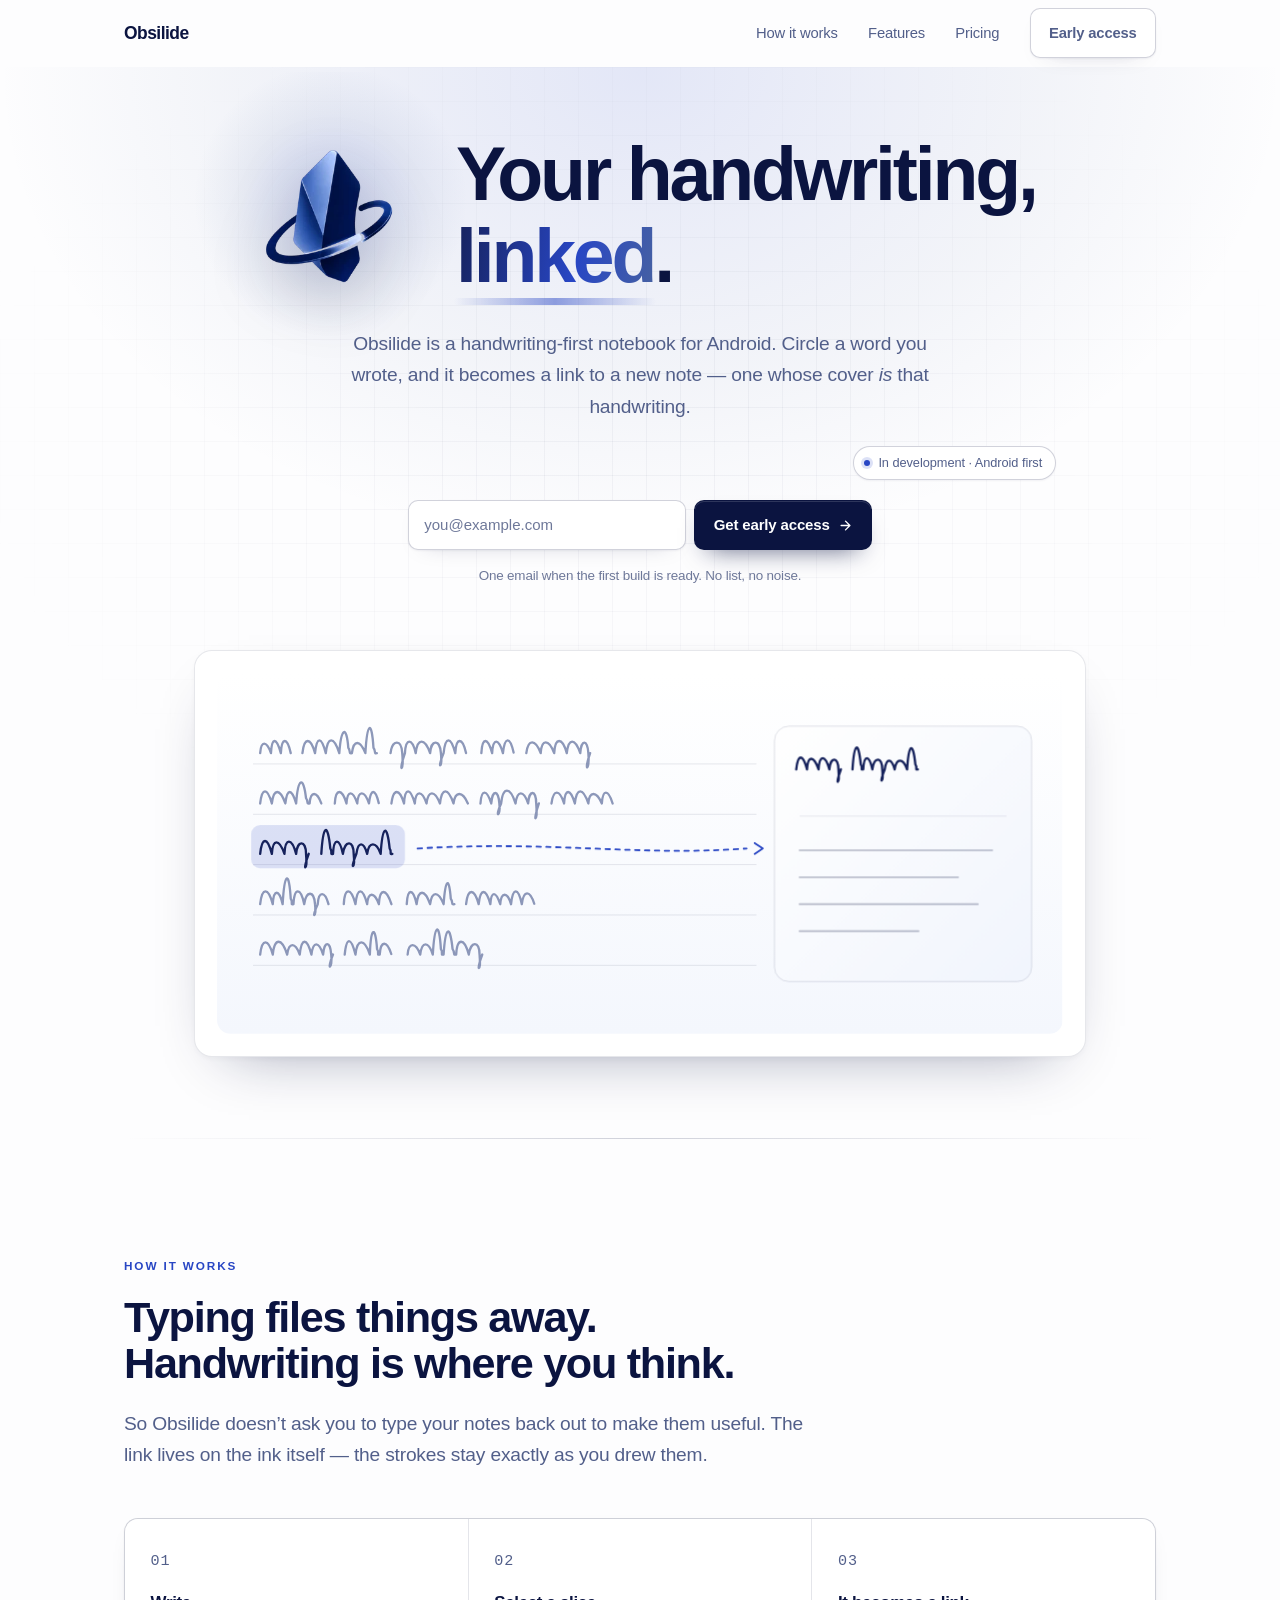
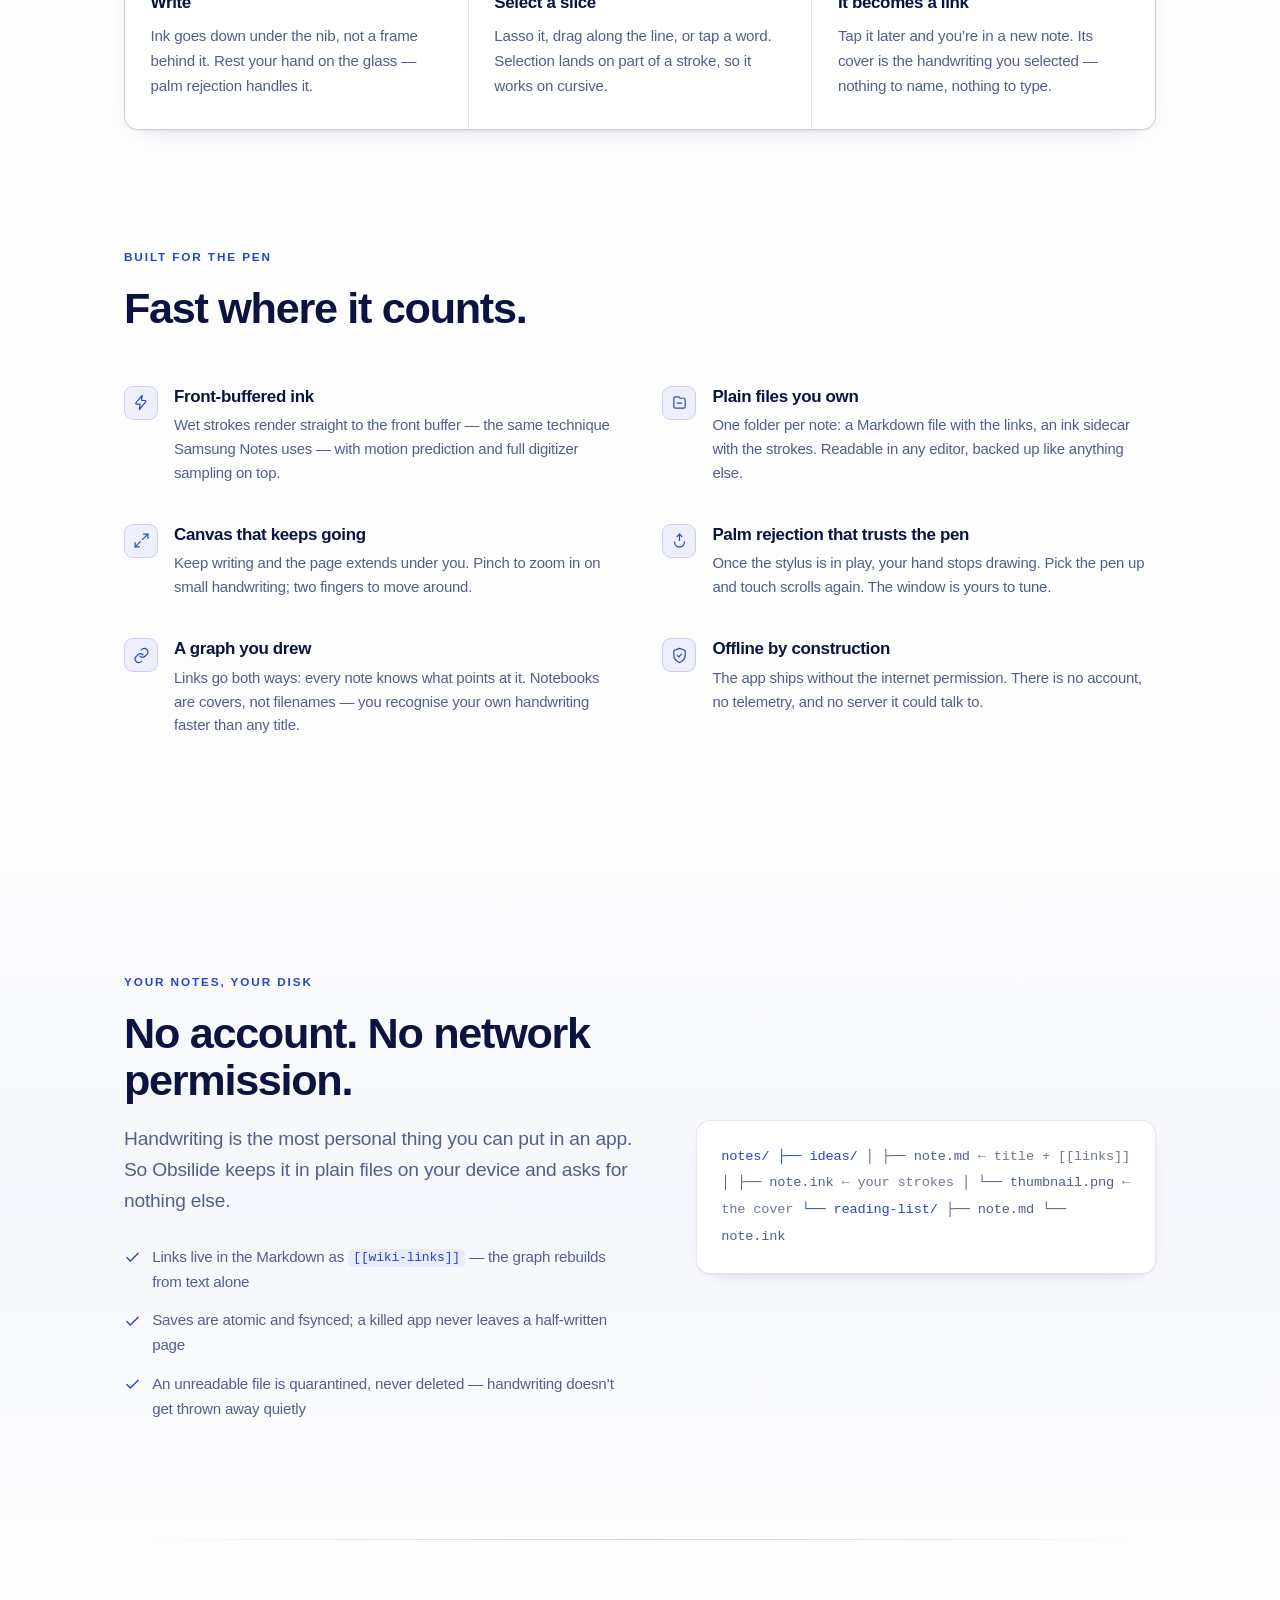
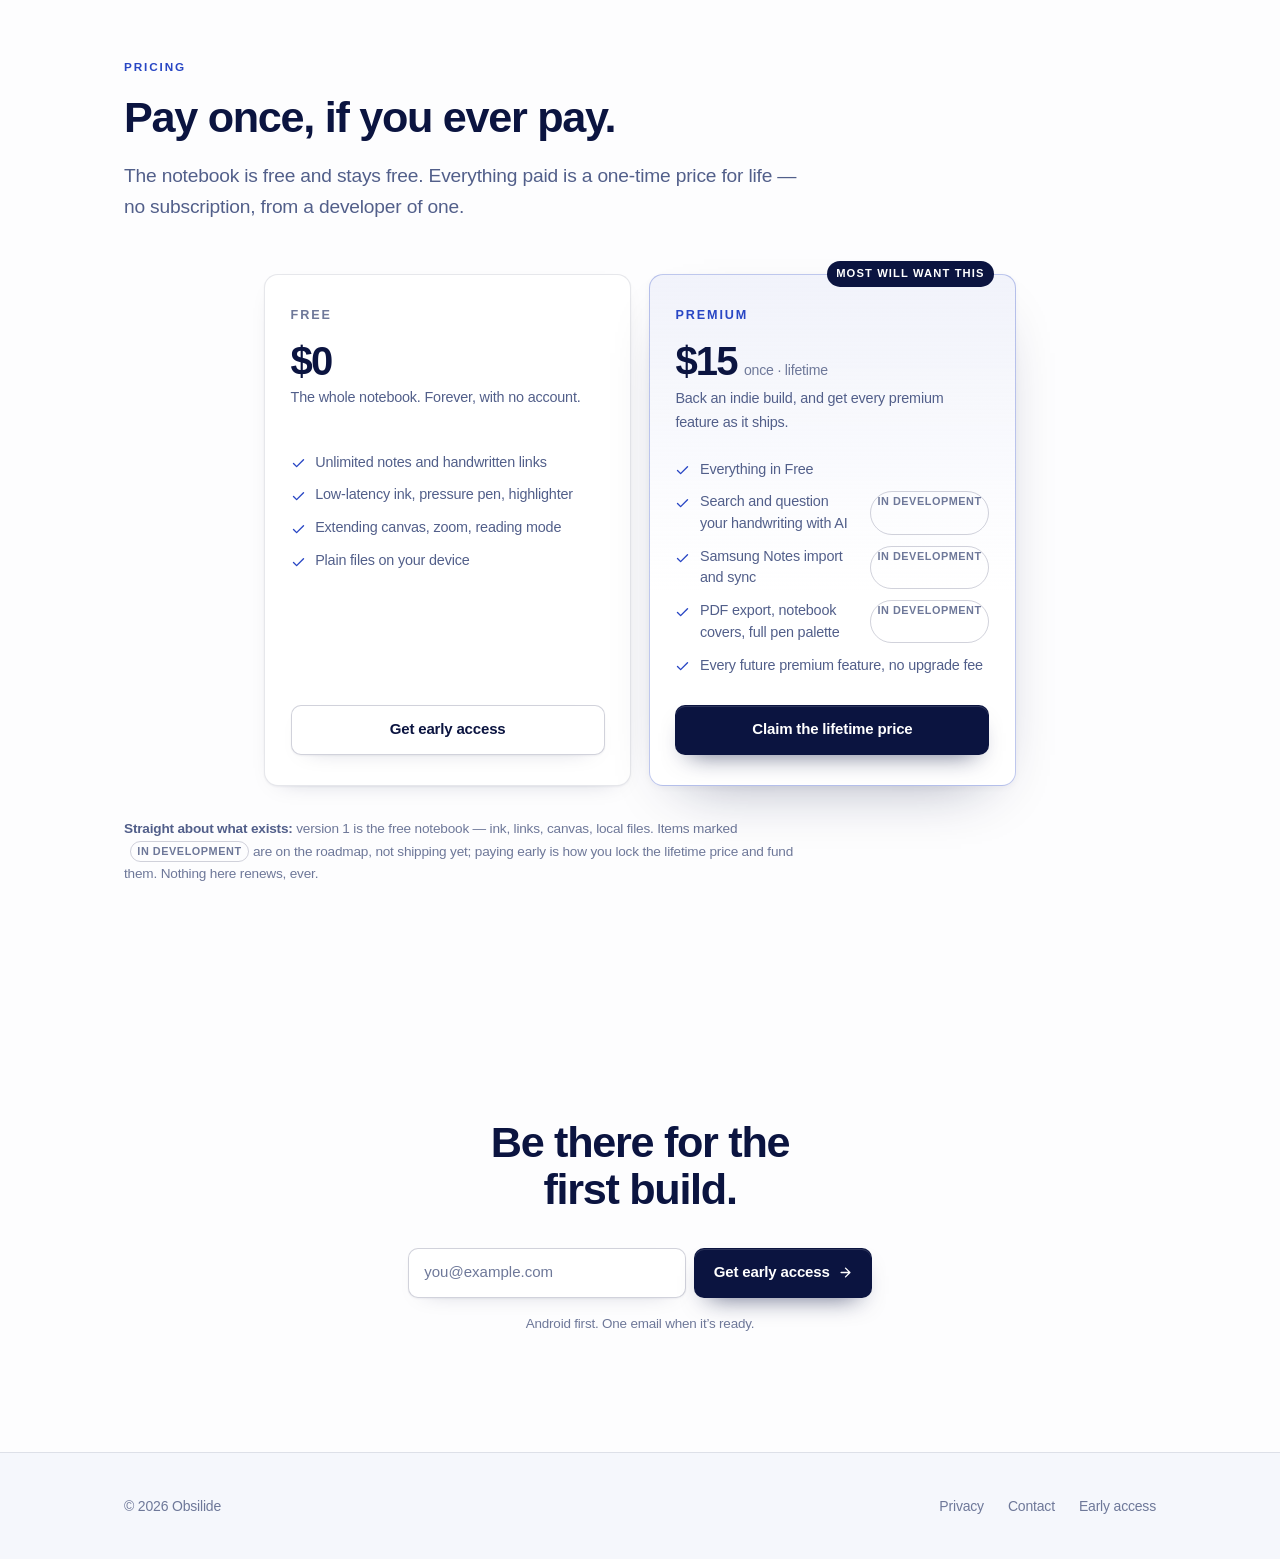
==== index.html @ 64ac2a5e "Obsilide site — initial publish" ====
<!doctype html>
<html lang="en">
<head>
<meta charset="utf-8">
<meta name="viewport" content="width=device-width, initial-scale=1">
<title>Obsilide — handwriting that links</title>
<meta name="description" content="A handwriting-first notebook for Android. Circle a word you wrote and it becomes a link to a new note. Low-latency ink, plain files on your device, no account.">
<link rel="canonical" href="https://obsilide.com/">
<meta name="theme-color" content="#fdfdfe">
<link rel="icon" href="favicon.png" type="image/png">
<link rel="apple-touch-icon" href="apple-touch-icon.png">
<meta property="og:type" content="website">
<meta property="og:url" content="https://obsilide.com/">
<meta property="og:site_name" content="Obsilide">
<meta property="og:title" content="Obsilide — handwriting that links">
<meta property="og:description" content="Circle a word you wrote and it becomes a link to a new note. A handwriting-first notebook for Android.">
<meta property="og:image" content="https://obsilide.com/og.jpg">
<meta property="og:image:type" content="image/jpeg">
<meta property="og:image:width" content="1200">
<meta property="og:image:height" content="630">
<meta name="twitter:card" content="summary_large_image">
<meta name="twitter:title" content="Obsilide — handwriting that links">
<meta name="twitter:description" content="Circle a word you wrote and it becomes a link to a new note. A handwriting-first notebook for Android.">
<meta name="twitter:image" content="https://obsilide.com/og.jpg">
<style>
/* ---------- tokens ---------- */
:root{
  --paper:#fdfdfe;
  --paper-2:#f5f7fc;
  --paper-3:#edf1fa;
  --navy:#0b1440;
  --navy-2:#16225c;
  --muted:#525f8a;
  --dim:#6e7899;
  --accent:#2846c4;
  --accent-2:#3a5ce0;
  --accent-lo:#4661a2;
  --line:rgba(11,20,64,.10);
  --line-strong:rgba(11,20,64,.19);
  --shadow-sm:0 1px 2px rgba(11,20,64,.05),0 8px 24px -18px rgba(11,20,64,.35);
  --shadow-md:0 24px 60px -34px rgba(11,20,64,.45),0 2px 6px rgba(11,20,64,.04);
  --sans:"Inter",-apple-system,BlinkMacSystemFont,"Segoe UI",Roboto,"Helvetica Neue",Arial,sans-serif;
  --mono:ui-monospace,SFMono-Regular,"SF Mono",Menlo,Consolas,monospace;
  --page:1080px;
  --radius:14px;
}
*,*::before,*::after{box-sizing:border-box}
html{-webkit-text-size-adjust:100%}
body{
  margin:0;background:var(--paper);color:var(--navy);
  font-family:var(--sans);font-size:17px;line-height:1.65;
  font-weight:400;letter-spacing:-.011em;
  -webkit-font-smoothing:antialiased;-moz-osx-font-smoothing:grayscale;
  overflow-x:hidden;
}
img,svg{max-width:100%;height:auto;display:block}
a{color:inherit;text-decoration:none}
h1,h2,h3{margin:0;font-weight:600;letter-spacing:-.03em;line-height:1.08}
p{margin:0}
::selection{background:rgba(40,70,196,.16)}
:focus-visible{outline:2px solid var(--accent);outline-offset:3px;border-radius:6px}
.sr{position:absolute;width:1px;height:1px;padding:0;margin:-1px;overflow:hidden;clip:rect(0 0 0 0);white-space:nowrap;border:0}
.skip{position:absolute;left:-9999px;top:0;background:var(--navy);color:#fff;padding:.7rem 1rem;z-index:99;border-radius:8px}
.skip:focus{left:1rem;top:1rem}

/* ---------- layout ---------- */
.wrap{width:100%;max-width:var(--page);margin:0 auto;padding:0 24px}
.narrow{max-width:680px}
section{position:relative}
.band{padding:clamp(5rem,13vh,9.5rem) 0}
.rule{height:1px;background:linear-gradient(90deg,transparent,var(--line-strong),transparent)}
.eyebrow{
  font-size:.735rem;font-weight:600;letter-spacing:.16em;text-transform:uppercase;
  color:var(--accent);margin-bottom:1.15rem;
}
h2{font-size:clamp(1.85rem,4.1vw,2.7rem)}
h3{font-size:1.06rem;letter-spacing:-.02em;line-height:1.35}
.lede{color:var(--muted);font-size:clamp(1.03rem,1.7vw,1.2rem);line-height:1.62}

/* ---------- nav ---------- */
.nav{
  position:sticky;top:0;z-index:50;
  background:rgba(253,253,254,.86);
  background:color-mix(in srgb,var(--paper) 84%,transparent);
  backdrop-filter:saturate(160%) blur(14px);
  -webkit-backdrop-filter:saturate(160%) blur(14px);
  border-bottom:1px solid transparent;transition:border-color .3s ease;
}
.nav.scrolled{border-bottom-color:var(--line)}
.nav-in{display:flex;align-items:center;gap:1.5rem;height:66px}
.brand{font-weight:600;letter-spacing:-.03em;font-size:1.09rem;color:var(--navy)}
.nav-links{margin-left:auto;display:flex;align-items:center;gap:1.9rem}
.nav-links a{color:var(--muted);font-size:.925rem;transition:color .18s ease}
.nav-links a:hover{color:var(--navy)}
@media(max-width:720px){.nav-links .hide-sm{display:none}}

/* ---------- buttons ---------- */
.btn{
  display:inline-flex;align-items:center;gap:.5rem;
  font:inherit;font-size:.94rem;font-weight:550;letter-spacing:-.012em;
  padding:.72rem 1.15rem;border-radius:10px;border:1px solid transparent;
  cursor:pointer;white-space:nowrap;
  transition:transform .16s ease,background .2s ease,border-color .2s ease,box-shadow .2s ease,color .2s ease;
}
.btn:active{transform:translateY(1px)}
.btn-primary{
  background:var(--navy);color:#fff;
  box-shadow:0 1px 0 rgba(255,255,255,.14) inset,0 12px 26px -14px rgba(11,20,64,.75);
}
.btn-primary:hover{background:var(--accent);box-shadow:0 1px 0 rgba(255,255,255,.18) inset,0 16px 34px -14px rgba(40,70,196,.7)}
.btn-ghost{background:#fff;border-color:var(--line-strong);color:var(--navy);box-shadow:var(--shadow-sm)}
.btn-ghost:hover{border-color:rgba(11,20,64,.34);background:var(--paper-2)}
.btn .arw{transition:transform .2s ease}
.btn:hover .arw{transform:translateX(3px)}

/* ---------- hero ---------- */
.hero{padding:clamp(2.6rem,7vh,5rem) 0 clamp(4rem,9vh,7rem);overflow:hidden}
.hero::before{
  content:"";position:absolute;inset:-30% 0 auto 50%;translate:-50% 0;
  width:min(1300px,150vw);aspect-ratio:1.6/1;pointer-events:none;
  background:radial-gradient(ellipse at 50% 40%,rgba(40,70,196,.12),rgba(70,97,162,.06) 44%,transparent 70%);
}
.hero::after{
  content:"";position:absolute;inset:0;pointer-events:none;opacity:.75;
  background:
    linear-gradient(rgba(11,20,64,.055) 1px,transparent 1px) 0 0/100% 34px,
    linear-gradient(90deg,rgba(11,20,64,.055) 1px,transparent 1px) 0 0/34px 100%;
  mask-image:radial-gradient(ellipse 78% 62% at 50% 34%,#000 12%,transparent 72%);
  -webkit-mask-image:radial-gradient(ellipse 78% 62% at 50% 34%,#000 12%,transparent 72%);
}
.hero-in{position:relative;z-index:1;text-align:center}

/* the mark and the headline, shoulder to shoulder */
.hero-head{
  display:flex;align-items:center;justify-content:center;
  gap:clamp(.9rem,3.1vw,2.5rem);
}
.hero-head h1{text-align:left;flex:0 1 auto}
.hero-mark{position:relative;flex:none;line-height:0}
.hero-mark::before{
  content:"";position:absolute;inset:-34% -30% -22%;pointer-events:none;
  background:radial-gradient(circle at 50% 48%,rgba(40,70,196,.17),rgba(70,97,162,.07) 45%,transparent 70%);
}
.hero-mark img{
  position:relative;width:clamp(96px,15vw,172px);height:auto;
  filter:drop-shadow(0 20px 32px rgba(11,20,64,.24));
  animation:
    rise .9s cubic-bezier(.2,.7,.3,1) both,
    float 4.5s ease-in-out .9s infinite;
}
@keyframes rise{from{opacity:0;transform:translateY(14px) scale(.965)}to{opacity:1;transform:none}}
@keyframes float{0%,100%{transform:translateY(0)}50%{transform:translateY(-7px)}}

.pill{
  display:inline-flex;align-items:center;gap:.5rem;
  padding:.36rem .8rem .36rem .62rem;margin:0;
  border:1px solid var(--line-strong);border-radius:999px;
  background:#fff;font-size:.8rem;color:var(--muted);letter-spacing:-.005em;
  box-shadow:var(--shadow-sm);
}
.dot{width:6px;height:6px;border-radius:50%;background:var(--accent);box-shadow:0 0 0 3px rgba(40,70,196,.16)}
h1{font-size:clamp(2.5rem,7.4vw,4.7rem);letter-spacing:-.042em}
h1 .hand{
  position:relative;white-space:nowrap;
  background:linear-gradient(100deg,#16225c,#2846c4 60%,#4661a2);
  -webkit-background-clip:text;background-clip:text;color:transparent;
}
h1 .hand::after{
  content:"";position:absolute;left:-1%;right:-1%;bottom:-.1em;height:.09em;border-radius:99px;
  background:linear-gradient(90deg,transparent,var(--accent),transparent);opacity:.5;
}
.hero .lede{margin:clamp(1.4rem,3vh,2rem) auto 0;max-width:39rem}
.hero-tag{display:flex;justify-content:flex-end;max-width:52rem;margin:1.5rem auto 0}
.forms{margin-top:2.4rem}
.hero-tag+.forms{margin-top:1.25rem}
@media(max-width:760px){
  .hero-head{flex-direction:column;gap:clamp(1.1rem,3vh,1.7rem)}
  .hero-head h1{text-align:center}
  .hero-tag{justify-content:center;margin-top:1.3rem;max-width:none}
}
.wl{display:flex;gap:.55rem;justify-content:center;flex-wrap:wrap;max-width:29rem;margin:0 auto}
.wl input{
  flex:1 1 15rem;min-width:0;font:inherit;font-size:.94rem;color:var(--navy);
  background:#fff;border:1px solid var(--line-strong);border-radius:10px;
  padding:.72rem .95rem;box-shadow:var(--shadow-sm);
  transition:border-color .2s ease,box-shadow .2s ease;
}
.wl input::placeholder{color:var(--dim)}
.wl input:hover{border-color:rgba(11,20,64,.3)}
.wl input:focus{outline:none;border-color:var(--accent);box-shadow:0 0 0 3px rgba(40,70,196,.14)}
.wl-note{margin-top:.95rem;font-size:.84rem;color:var(--dim)}
.wl-ok{
  display:none;margin:0 auto;max-width:29rem;text-align:center;
  border:1px solid rgba(40,70,196,.34);background:rgba(40,70,196,.06);
  border-radius:10px;padding:.85rem 1rem;font-size:.94rem;color:var(--accent);
}
.is-sent .wl,.is-sent .wl-note{display:none}
.is-sent .wl-ok{display:block}

/* ---------- hero art ---------- */
.art{position:relative;z-index:1;margin:clamp(3rem,7vh,5rem) auto 0;max-width:940px}
.art-frame{
  border:1px solid var(--line);border-radius:calc(var(--radius) + 4px);
  background:#fff;padding:clamp(.75rem,2vw,1.4rem);
  box-shadow:var(--shadow-md);
}
.art-frame svg{width:100%;height:auto;border-radius:var(--radius);display:block}
.ink-line{fill:none;stroke:#16225c;stroke-width:2.6;stroke-linecap:round;stroke-linejoin:round}
.ink-dim{stroke:#7a86ad;opacity:.85}
.hl{fill:#2846c4;fill-opacity:.15;stroke:none}
.draw{stroke-dasharray:var(--len);stroke-dashoffset:var(--len);animation:draw 1.15s cubic-bezier(.65,0,.35,1) forwards}
.fade{opacity:0;animation:fade .7s ease forwards}
@keyframes draw{to{stroke-dashoffset:0}}
@keyframes fade{to{opacity:1}}
@media(prefers-reduced-motion:reduce){
  .draw{animation:none;stroke-dashoffset:0}
  .fade{animation:none;opacity:1}
  .hero-mark img{animation:none}
}

/* ---------- steps ---------- */
.steps{display:grid;gap:1px;background:var(--line);border:1px solid var(--line);border-radius:var(--radius);overflow:hidden;margin-top:3rem;box-shadow:var(--shadow-sm)}
@media(min-width:780px){.steps{grid-template-columns:repeat(3,1fr)}}
.step{background:#fff;padding:1.9rem 1.6rem}
.step-n{font-family:var(--mono);font-size:.78rem;color:var(--accent);letter-spacing:.06em;margin-bottom:1.1rem}
.step h3{margin-bottom:.55rem}
.step p{color:var(--muted);font-size:.945rem}

/* ---------- features ---------- */
.feats{display:grid;gap:2.4rem 2.8rem;margin-top:3.4rem}
@media(min-width:700px){.feats{grid-template-columns:1fr 1fr}}
.feat{display:flex;gap:1rem}
.feat .ic{
  flex:none;width:34px;height:34px;border-radius:9px;display:grid;place-items:center;
  border:1px solid rgba(40,70,196,.18);background:rgba(40,70,196,.07);color:var(--accent);
}
.feat .ic svg{width:17px;height:17px;stroke:currentColor;fill:none;stroke-width:1.7;stroke-linecap:round;stroke-linejoin:round}
.feat h3{margin-bottom:.35rem}
.feat p{color:var(--muted);font-size:.93rem;line-height:1.6}

/* ---------- own / files ---------- */
.own{background:linear-gradient(180deg,transparent,var(--paper-2),transparent)}
.own-grid{display:grid;gap:2.6rem;align-items:center}
@media(min-width:860px){.own-grid{grid-template-columns:1.05fr .95fr;gap:4rem}}
.tree{
  font-family:var(--mono);font-size:.855rem;line-height:1.95;color:var(--muted);
  border:1px solid var(--line);border-radius:var(--radius);background:#fff;
  padding:1.4rem 1.5rem;overflow-x:auto;box-shadow:var(--shadow-sm);
}
.tree .d{color:var(--accent);font-weight:500}
.tree .c{color:var(--dim)}
.claims{list-style:none;padding:0;margin:1.8rem 0 0;display:grid;gap:.85rem}
.claims li{display:flex;gap:.7rem;color:var(--muted);font-size:.945rem}
.claims svg{flex:none;width:17px;height:17px;margin-top:.28rem;stroke:var(--accent);fill:none;stroke-width:2;stroke-linecap:round;stroke-linejoin:round}
.claims code{font-family:var(--mono);font-size:.86em;color:var(--accent);background:rgba(40,70,196,.07);padding:.1em .4em;border-radius:5px}

/* ---------- pricing ---------- */
.tiers{display:grid;gap:1.1rem;margin:3.2rem auto 0;align-items:start;max-width:47rem}
@media(min-width:820px){.tiers{grid-template-columns:1fr 1fr}}
/* Uncomment a third .tier and the row widens to full page width on its own —
   no CSS edit needed. Falls back to the two-column grid without :has(). */
.tiers:has(.tier:nth-child(3)){max-width:none}
@media(min-width:900px){.tiers:has(.tier:nth-child(3)){grid-template-columns:repeat(3,1fr)}}
.tier{
  position:relative;border:1px solid var(--line);border-radius:var(--radius);
  background:#fff;padding:1.9rem 1.6rem;display:flex;flex-direction:column;height:100%;
  box-shadow:var(--shadow-sm);
}
.tier.lift{
  border-color:rgba(40,70,196,.3);
  background:linear-gradient(180deg,rgba(40,70,196,.055),#fff 62%);
  box-shadow:var(--shadow-md);
}
.tier-tag{
  position:absolute;top:-1px;right:1.3rem;transform:translateY(-50%);
  font-size:.7rem;font-weight:600;letter-spacing:.1em;text-transform:uppercase;
  background:var(--navy);color:#fff;padding:.24rem .6rem;border-radius:999px;
}
.tier-name{font-size:.79rem;font-weight:600;letter-spacing:.15em;text-transform:uppercase;color:var(--dim)}
.tier.lift .tier-name{color:var(--accent)}
.price{display:flex;align-items:baseline;gap:.45rem;margin:.95rem 0 .3rem}
.price b{font-size:2.5rem;font-weight:600;letter-spacing:-.045em;line-height:1}
.price span{font-size:.88rem;color:var(--dim)}
.tier-sub{color:var(--muted);font-size:.9rem;min-height:2.9em}
.tier ul{list-style:none;padding:0;margin:1.5rem 0 1.8rem;display:grid;gap:.7rem}
.tier li{display:flex;gap:.6rem;font-size:.9rem;color:var(--muted);line-height:1.5}
.tier li svg{flex:none;width:15px;height:15px;margin-top:.3rem;stroke:var(--accent);fill:none;stroke-width:2.2;stroke-linecap:round;stroke-linejoin:round}
.tier .btn{margin-top:auto;justify-content:center;width:100%}
.soon{
  display:inline-block;margin-left:.35rem;font-size:.68rem;font-weight:600;letter-spacing:.05em;
  text-transform:uppercase;color:var(--dim);border:1px solid var(--line-strong);
  border-radius:999px;padding:.05rem .42rem;white-space:nowrap;vertical-align:1px;
}
.fine{margin-top:2rem;font-size:.85rem;color:var(--dim);max-width:44rem}
.fine b{color:var(--muted);font-weight:550}

/* ---------- closing ---------- */
.close{text-align:center}
.close h2{max-width:22rem;margin:0 auto}
.close .forms{margin-top:2.2rem}

/* ---------- footer ---------- */
footer{border-top:1px solid var(--line);padding:2.6rem 0;color:var(--dim);font-size:.875rem;background:var(--paper-2)}
.foot{display:flex;flex-wrap:wrap;gap:1rem 1.8rem;align-items:center}
.foot nav{margin-left:auto;display:flex;gap:1.5rem;flex-wrap:wrap}
.foot a:hover{color:var(--navy)}

/* reveal */
.rv{opacity:0;transform:translateY(14px);transition:opacity .7s ease,transform .7s cubic-bezier(.2,.7,.3,1)}
.rv.in{opacity:1;transform:none}
@media(prefers-reduced-motion:reduce){.rv{opacity:1;transform:none;transition:none}}
</style>
</head>
<body>
<a class="skip" href="#main">Skip to content</a>

<header class="nav" id="nav">
  <div class="wrap nav-in">
    <a class="brand" href="/">Obsilide</a>
    <div class="nav-links">
      <a class="hide-sm" href="#how">How it works</a>
      <a class="hide-sm" href="#features">Features</a>
      <a href="#pricing">Pricing</a>
      <a class="btn btn-ghost" href="#waitlist">Early access</a>
    </div>
  </div>
</header>

<main id="main">

  <!-- ============ HERO ============ -->
  <section class="hero">
    <div class="wrap hero-in">
      <div class="hero-head">
        <div class="hero-mark">
          <picture>
            <source type="image/webp"
                    srcset="logo-138.webp 138w, logo-276.webp 276w, logo-414.webp 414w"
                    sizes="(max-width:760px) 128px, 172px">
            <img src="logo-276.png"
                 srcset="logo-138.png 138w, logo-276.png 276w, logo-414.png 414w"
                 sizes="(max-width:760px) 128px, 172px"
                 width="414" height="413" alt="" fetchpriority="high" decoding="async">
          </picture>
        </div>
        <h1>Your handwriting,<br><span class="hand">linked</span>.</h1>
      </div>

      <p class="lede">Obsilide is a handwriting-first notebook for Android. Circle a word you wrote,
        and it becomes a link to a new note — one whose cover <em>is</em> that handwriting.</p>

      <div class="hero-tag">
        <span class="pill"><span class="dot" aria-hidden="true"></span> In development · Android first</span>
      </div>

      <div class="forms" id="waitlist">
        <!--
          WAITLIST FORM — live, posting to Formspree (form id mqpzjjbe).
          Both this and the closing form share one endpoint; the hidden "source" field
          says which one converted. "_gotcha" is Formspree's honeypot: bots fill it,
          humans can't see it, and those submissions are discarded without using quota.
          Swapping the action back to REPLACE_WITH_FORM_ENDPOINT restores the mailto fallback.
        -->
        <form class="wl" id="wl-form" action="https://formspree.io/f/mqpzjjbe" method="POST" novalidate>
          <label class="sr" for="wl-email">Email address</label>
          <input type="hidden" name="source" value="hero">
          <input type="text" name="_gotcha" style="display:none" tabindex="-1" autocomplete="off" aria-hidden="true">
          <input id="wl-email" type="email" name="email" required autocomplete="email"
                 placeholder="you@example.com" aria-describedby="wl-note">
          <button class="btn btn-primary" type="submit">
            Get early access
            <svg class="arw" width="15" height="15" viewBox="0 0 24 24" fill="none" stroke="currentColor" stroke-width="2.2" stroke-linecap="round" stroke-linejoin="round" aria-hidden="true"><path d="M5 12h13M12 5l7 7-7 7"/></svg>
          </button>
        </form>
        <p class="wl-note" id="wl-note">One email when the first build is ready. No list, no noise.</p>
        <p class="wl-ok" id="wl-ok" role="status">You’re on the list. Talk soon.</p>
      </div>
    </div>

    <!-- illustration, not a screenshot -->
    <div class="wrap art">
      <div class="art-frame">
        <svg viewBox="0 0 940 400" role="img" aria-label="Illustration: a page of handwriting where one highlighted phrase links to a second note whose cover is that same handwriting.">
          <defs>
            <linearGradient id="pg" x1="0" y1="0" x2="0" y2="1">
              <stop offset="0" stop-color="#ffffff"/><stop offset="1" stop-color="#f4f7fd"/>
            </linearGradient>
            <linearGradient id="cardg" x1="0" y1="0" x2="1" y2="1">
              <stop offset="0" stop-color="#ffffff"/><stop offset="1" stop-color="#f1f5fd"/>
            </linearGradient>
          </defs>

          <rect x="0" y="0" width="940" height="400" rx="12" fill="url(#pg)"/>
          <g stroke="#0b1440" stroke-opacity=".11" stroke-width="1">
            <path d="M40 100h560M40 156h560M40 212h560M40 268h560M40 324h560"/>
          </g>

          <!-- ordinary handwriting -->
          <g>
            <path class="ink-line ink-dim draw" style="--len:87;animation-delay:0.05s" d="M48 88 C49 74 55 74 60 88 C61 70 66 70 71 88 C72 70 78 70 82 88"/>
            <path class="ink-line ink-dim draw" style="--len:237;animation-delay:0.18s" d="M95 88 C97 70 104 70 109 88 C111 69 116 69 121 88 C123 69 130 69 136 88 C138 60 144 56 146 82 C149 86 146 89 150 88 C152 73 159 73 165 88 C167 54 172 50 174 82 C177 86 174 89 178 88"/>
            <path class="ink-line ink-dim draw" style="--len:243;animation-delay:0.31s" d="M193 88 C195 73 205 72 206 88 C208 109 201 111 209 88 C210 71 217 71 221 88 C223 71 231 71 237 88 C238 73 248 72 249 88 C251 105 244 107 252 88 C254 69 260 69 265 88 C266 70 273 70 277 88"/>
            <path class="ink-line ink-dim draw" style="--len:92;animation-delay:0.44s" d="M294 88 C295 70 301 70 306 88 C307 71 313 71 318 88 C320 69 326 69 330 88"/>
            <path class="ink-line ink-dim draw" style="--len:183;animation-delay:0.57s" d="M344 88 C346 72 354 72 360 88 C361 72 369 72 375 88 C376 70 384 70 389 88 C391 71 398 71 404 88 C405 73 412 72 413 88 C415 108 407 110 415 88"/>
            <path class="ink-line ink-dim draw" style="--len:173;animation-delay:0.21s" d="M48 144 C50 126 56 126 61 144 C63 127 70 127 76 144 C78 127 83 127 88 144 C90 116 96 112 99 138 C102 142 99 145 103 144 C104 130 111 130 116 144"/>
            <path class="ink-line ink-dim draw" style="--len:113;animation-delay:0.34s" d="M131 144 C132 127 139 127 144 144 C145 129 151 129 156 144 C157 129 164 129 169 144 C171 127 176 127 180 144"/>
            <path class="ink-line ink-dim draw" style="--len:178;animation-delay:0.47s" d="M194 144 C196 127 203 127 208 144 C209 126 215 126 220 144 C221 129 228 129 233 144 C235 129 242 129 248 144 C250 126 257 126 263 144 C265 130 273 130 279 144"/>
            <path class="ink-line ink-dim draw" style="--len:203;animation-delay:0.60s" d="M293 144 C294 128 300 128 305 144 C306 129 313 128 314 144 C316 159 308 161 316 144 C318 125 326 125 332 144 C334 129 341 129 346 144 C347 129 355 128 355 144 C357 165 350 167 358 144"/>
            <path class="ink-line ink-dim draw" style="--len:147;animation-delay:0.73s" d="M372 144 C374 128 381 128 386 144 C387 127 393 127 398 144 C400 126 407 126 413 144 C414 130 422 130 428 144 C429 128 435 128 440 144"/>
            <path class="ink-line ink-dim draw" style="--len:235;animation-delay:0.37s" d="M48 256 C50 237 57 237 62 256 C63 239 69 239 73 256 C75 221 80 217 82 250 C85 254 81 257 85 256 C86 237 93 237 97 256 C99 241 108 240 109 256 C111 271 104 273 112 256 C113 241 120 241 124 256"/>
            <path class="ink-line ink-dim draw" style="--len:125;animation-delay:0.50s" d="M141 256 C142 237 149 237 154 256 C156 237 162 237 167 256 C168 242 175 242 180 256 C181 238 188 238 194 256"/>
            <path class="ink-line ink-dim draw" style="--len:142;animation-delay:0.63s" d="M211 256 C212 238 218 238 222 256 C224 239 231 239 237 256 C239 241 246 241 252 256 C254 228 258 224 260 250 C263 254 260 257 264 256"/>
            <path class="ink-line ink-dim draw" style="--len:176;animation-delay:0.76s" d="M277 256 C279 238 286 238 291 256 C293 238 299 238 304 256 C305 241 310 241 315 256 C316 242 323 242 327 256 C329 237 335 237 339 256 C341 240 348 240 353 256"/>
            <path class="ink-line ink-dim draw" style="--len:210;animation-delay:0.53s" d="M48 312 C50 294 57 294 62 312 C64 293 72 293 78 312 C80 298 87 298 92 312 C94 293 100 293 105 312 C107 297 113 297 118 312 C119 297 126 296 127 312 C129 329 121 331 129 312"/>
            <path class="ink-line ink-dim draw" style="--len:148;animation-delay:0.66s" d="M142 312 C144 292 149 292 154 312 C156 294 164 294 170 312 C171 282 176 278 178 306 C181 310 177 313 181 312 C182 296 189 296 194 312"/>
            <path class="ink-line ink-dim draw" style="--len:264;animation-delay:0.79s" d="M212 312 C213 298 221 298 226 312 C228 297 235 297 240 312 C242 278 247 274 249 306 C252 310 248 313 252 312 C254 281 259 277 262 306 C265 310 262 313 266 312 C267 293 275 293 280 312 C282 297 292 296 292 312 C294 331 287 333 295 312"/>
          </g>

          <!-- the linked slice: highlight behind, brighter ink on top -->
          <rect class="hl fade" style="animation-delay:1.25s" x="38" y="168" width="171" height="48" rx="10"/>
          <g>
            <path class="ink-line draw" style="--len:154;animation-delay:0.42s" d="M48 200 C50 181 56 181 61 200 C62 183 69 183 75 200 C76 182 83 182 88 200 C89 185 99 184 99 200 C101 219 94 221 102 200"/>
            <path class="ink-line draw" style="--len:253;animation-delay:0.60s" d="M116 200 C118 168 123 164 126 194 C129 198 125 201 129 200 C130 182 136 182 140 200 C142 185 152 184 152 200 C154 217 147 219 155 200 C157 186 163 186 167 200 C169 186 177 186 182 200 C184 169 189 165 192 194 C195 198 191 201 195 200"/>
          </g>

          <!-- link -->
          <g class="fade" style="animation-delay:1.6s">
            <path d="M223 194c150-9 244 9 366 0" fill="none" stroke="#2846c4" stroke-width="2"
                  stroke-linecap="round" stroke-dasharray="5 6"/>
            <path d="M598 188l9 6-9 6" fill="none" stroke="#2846c4" stroke-width="2"
                  stroke-linecap="round" stroke-linejoin="round"/>
          </g>

          <!-- the note it points at: its cover IS that handwriting -->
          <g class="fade" style="animation-delay:1.82s">
            <rect x="620" y="58" width="286" height="284" rx="16" fill="url(#cardg)"
                  stroke="#0b1440" stroke-opacity=".14"/>
            <g transform="translate(600 -78) scale(.92)">
              <g class="ink-line" transform="translate(0 0)">
                <path d="M48 200 C50 181 56 181 61 200 C62 183 69 183 75 200 C76 182 83 182 88 200 C89 185 99 184 99 200 C101 219 94 221 102 200 M116 200 C118 168 123 164 126 194 C129 198 125 201 129 200 C130 182 136 182 140 200 C142 185 152 184 152 200 C154 217 147 219 155 200 C157 186 163 186 167 200 C169 186 177 186 182 200 C184 169 189 165 192 194 C195 198 191 201 195 200" fill="none" stroke="#16225c" stroke-width="2.8"
                      stroke-linecap="round" stroke-linejoin="round"/>
              </g>
            </g>
            <path d="M648 158h230" stroke="#0b1440" stroke-opacity=".10" stroke-width="1"/>
            <g stroke="#0b1440" stroke-opacity=".22" stroke-width="2.4" stroke-linecap="round">
              <path d="M648 196h214M648 226h176M648 256h198M648 286h132"/>
            </g>
          </g>
        </svg>
      </div>
    </div>
  </section>

  <div class="wrap"><div class="rule"></div></div>

  <!-- ============ HOW ============ -->
  <section class="band" id="how">
    <div class="wrap">
      <div class="narrow rv">
        <p class="eyebrow">How it works</p>
        <h2>Typing files things away.<br>Handwriting is where you think.</h2>
        <p class="lede" style="margin-top:1.3rem">So Obsilide doesn’t ask you to type your notes back out to make them
          useful. The link lives on the ink itself — the strokes stay exactly as you drew them.</p>
      </div>

      <div class="steps rv">
        <div class="step">
          <p class="step-n">01</p>
          <h3>Write</h3>
          <p>Ink goes down under the nib, not a frame behind it. Rest your hand on the glass — palm rejection handles it.</p>
        </div>
        <div class="step">
          <p class="step-n">02</p>
          <h3>Select a slice</h3>
          <p>Lasso it, drag along the line, or tap a word. Selection lands on part of a stroke, so it works on cursive.</p>
        </div>
        <div class="step">
          <p class="step-n">03</p>
          <h3>It becomes a link</h3>
          <p>Tap it later and you’re in a new note. Its cover is the handwriting you selected — nothing to name, nothing to type.</p>
        </div>
      </div>
    </div>
  </section>

  <!-- ============ FEATURES ============ -->
  <section class="band" id="features" style="padding-top:0">
    <div class="wrap">
      <div class="narrow rv">
        <p class="eyebrow">Built for the pen</p>
        <h2>Fast where it counts.</h2>
      </div>
      <div class="feats rv">
        <div class="feat">
          <span class="ic" aria-hidden="true"><svg viewBox="0 0 24 24"><path d="M13 2L4.1 12.6a1 1 0 00.8 1.6H10l-1 7.8 9-11.2a1 1 0 00-.8-1.6H12l1-7.2z"/></svg></span>
          <div>
            <h3>Front-buffered ink</h3>
            <p>Wet strokes render straight to the front buffer — the same technique Samsung Notes uses — with motion prediction and full digitizer sampling on top.</p>
          </div>
        </div>
        <div class="feat">
          <span class="ic" aria-hidden="true"><svg viewBox="0 0 24 24"><path d="M4 6a2 2 0 012-2h5l2 2h5a2 2 0 012 2v10a2 2 0 01-2 2H6a2 2 0 01-2-2V6z"/><path d="M9 13h6"/></svg></span>
          <div>
            <h3>Plain files you own</h3>
            <p>One folder per note: a Markdown file with the links, an ink sidecar with the strokes. Readable in any editor, backed up like anything else.</p>
          </div>
        </div>
        <div class="feat">
          <span class="ic" aria-hidden="true"><svg viewBox="0 0 24 24"><path d="M15 3h6v6"/><path d="M9 21H3v-6"/><path d="M21 3l-7.5 7.5"/><path d="M3 21l7.5-7.5"/></svg></span>
          <div>
            <h3>Canvas that keeps going</h3>
            <p>Keep writing and the page extends under you. Pinch to zoom in on small handwriting; two fingers to move around.</p>
          </div>
        </div>
        <div class="feat">
          <span class="ic" aria-hidden="true"><svg viewBox="0 0 24 24"><path d="M12 3v9"/><path d="M8.5 6.5L12 3l3.5 3.5"/><path d="M5 14c0 4 3 7 7 7s7-3 7-7"/></svg></span>
          <div>
            <h3>Palm rejection that trusts the pen</h3>
            <p>Once the stylus is in play, your hand stops drawing. Pick the pen up and touch scrolls again. The window is yours to tune.</p>
          </div>
        </div>
        <div class="feat">
          <span class="ic" aria-hidden="true"><svg viewBox="0 0 24 24"><path d="M10 13a5 5 0 007 0l3-3a5 5 0 00-7-7l-1 1"/><path d="M14 11a5 5 0 00-7 0l-3 3a5 5 0 007 7l1-1"/></svg></span>
          <div>
            <h3>A graph you drew</h3>
            <p>Links go both ways: every note knows what points at it. Notebooks are covers, not filenames — you recognise your own handwriting faster than any title.</p>
          </div>
        </div>
        <div class="feat">
          <span class="ic" aria-hidden="true"><svg viewBox="0 0 24 24"><path d="M12 22s8-4 8-10V5l-8-3-8 3v7c0 6 8 10 8 10z"/><path d="M9 12l2 2 4-4"/></svg></span>
          <div>
            <h3>Offline by construction</h3>
            <p>The app ships without the internet permission. There is no account, no telemetry, and no server it could talk to.</p>
          </div>
        </div>
      </div>
    </div>
  </section>

  <!-- ============ OWNERSHIP ============ -->
  <section class="band own">
    <div class="wrap own-grid">
      <div class="rv">
        <p class="eyebrow">Your notes, your disk</p>
        <h2>No account. No network permission.</h2>
        <p class="lede" style="margin-top:1.2rem">Handwriting is the most personal thing you can put in an app.
          So Obsilide keeps it in plain files on your device and asks for nothing else.</p>
        <ul class="claims">
          <li><svg viewBox="0 0 24 24" aria-hidden="true"><path d="M20 6L9 17l-5-5"/></svg><span>Links live in the Markdown as <code>[[wiki-links]]</code> — the graph rebuilds from text alone</span></li>
          <li><svg viewBox="0 0 24 24" aria-hidden="true"><path d="M20 6L9 17l-5-5"/></svg><span>Saves are atomic and fsynced; a killed app never leaves a half-written page</span></li>
          <li><svg viewBox="0 0 24 24" aria-hidden="true"><path d="M20 6L9 17l-5-5"/></svg><span>An unreadable file is quarantined, never deleted — handwriting doesn’t get thrown away quietly</span></li>
        </ul>
      </div>
      <div class="rv">
        <div class="tree" aria-label="Example file layout">
<span class="d">notes/</span>
<span class="d">├── ideas/</span>
│   ├── note.md          <span class="c">← title + [[links]]</span>
│   ├── note.ink         <span class="c">← your strokes</span>
│   └── thumbnail.png    <span class="c">← the cover</span>
<span class="d">└── reading-list/</span>
    ├── note.md
    └── note.ink
        </div>
      </div>
    </div>
  </section>

  <div class="wrap"><div class="rule"></div></div>

  <!-- ============ PRICING ============ -->
  <section class="band" id="pricing">
    <div class="wrap">
      <div class="narrow rv">
        <p class="eyebrow">Pricing</p>
        <h2>Pay once, if you ever pay.</h2>
        <p class="lede" style="margin-top:1.2rem">The notebook is free and stays free. Everything paid is a
          one-time price for life — no subscription, from a developer of one.</p>
      </div>

      <div class="tiers rv">
        <div class="tier">
          <p class="tier-name">Free</p>
          <p class="price"><b>$0</b></p>
          <p class="tier-sub">The whole notebook. Forever, with no account.</p>
          <ul>
            <li><svg viewBox="0 0 24 24" aria-hidden="true"><path d="M20 6L9 17l-5-5"/></svg>Unlimited notes and handwritten links</li>
            <li><svg viewBox="0 0 24 24" aria-hidden="true"><path d="M20 6L9 17l-5-5"/></svg>Low-latency ink, pressure pen, highlighter</li>
            <li><svg viewBox="0 0 24 24" aria-hidden="true"><path d="M20 6L9 17l-5-5"/></svg>Extending canvas, zoom, reading mode</li>
            <li><svg viewBox="0 0 24 24" aria-hidden="true"><path d="M20 6L9 17l-5-5"/></svg>Plain files on your device</li>
          </ul>
          <a class="btn btn-ghost" href="#waitlist">Get early access</a>
        </div>

        <div class="tier lift">
          <span class="tier-tag">Most will want this</span>
          <p class="tier-name">Premium</p>
          <p class="price"><b>$15</b><span>once · lifetime</span></p>
          <p class="tier-sub">Back an indie build, and get every premium feature as it ships.</p>
          <ul>
            <li><svg viewBox="0 0 24 24" aria-hidden="true"><path d="M20 6L9 17l-5-5"/></svg>Everything in Free</li>
            <li><svg viewBox="0 0 24 24" aria-hidden="true"><path d="M20 6L9 17l-5-5"/></svg>Search and question your handwriting with AI<span class="soon">in development</span></li>
            <li><svg viewBox="0 0 24 24" aria-hidden="true"><path d="M20 6L9 17l-5-5"/></svg>Samsung Notes import and sync<span class="soon">in development</span></li>
            <li><svg viewBox="0 0 24 24" aria-hidden="true"><path d="M20 6L9 17l-5-5"/></svg>PDF export, notebook covers, full pen palette<span class="soon">in development</span></li>
            <li><svg viewBox="0 0 24 24" aria-hidden="true"><path d="M20 6L9 17l-5-5"/></svg>Every future premium feature, no upgrade fee</li>
          </ul>
          <a class="btn btn-primary" href="#waitlist">Claim the lifetime price</a>
        </div>

        <!-- PARKED: uncomment this block to sell a third tier. The grid re-flows to
             three columns by itself; nothing else needs changing.
        <div class="tier">
          <p class="tier-name">Founder</p>
          <p class="price"><b>$35</b><span>once · lifetime</span></p>
          <p class="tier-sub">Premium, plus your vault on every device — and on the web.</p>
          <ul>
            <li><svg viewBox="0 0 24 24" aria-hidden="true"><path d="M20 6L9 17l-5-5"/></svg>Everything in Premium</li>
            <li><svg viewBox="0 0 24 24" aria-hidden="true"><path d="M20 6L9 17l-5-5"/></svg>End-to-end encrypted sync across every device you own — no device cap, no monthly bill<span class="soon">in development</span></li>
            <li><svg viewBox="0 0 24 24" aria-hidden="true"><path d="M20 6L9 17l-5-5"/></svg>Publish a notebook to the web at your own domain — handwriting and all<span class="soon">in development</span></li>
            <li><svg viewBox="0 0 24 24" aria-hidden="true"><path d="M20 6L9 17l-5-5"/></svg>20 GB hosted vault, kept for the life of the product</li>
            <li><svg viewBox="0 0 24 24" aria-hidden="true"><path d="M20 6L9 17l-5-5"/></svg>A direct line to the developer, and first vote on the roadmap</li>
          </ul>
          <a class="btn btn-ghost" href="#waitlist">Become a founder</a>
        </div>
        -->
      </div>

      <p class="fine rv"><b>Straight about what exists:</b> version&nbsp;1 is the free notebook — ink, links, canvas,
        local files. Items marked <span class="soon">in development</span> are on the roadmap, not shipping yet;
        paying early is how you lock the lifetime price and fund them. Nothing here renews, ever.</p>
    </div>
  </section>

  <!-- ============ CLOSE ============ -->
  <section class="band close">
    <div class="wrap">
      <div class="rv">
        <h2>Be there for the first build.</h2>
        <div class="forms">
          <form class="wl" id="wl-form-2" action="https://formspree.io/f/mqpzjjbe" method="POST" novalidate>
            <input type="hidden" name="source" value="footer">
            <input type="text" name="_gotcha" style="display:none" tabindex="-1" autocomplete="off" aria-hidden="true">
            <label class="sr" for="wl-email-2">Email address</label>
            <input id="wl-email-2" type="email" name="email" required autocomplete="email" placeholder="you@example.com">
            <button class="btn btn-primary" type="submit">
              Get early access
              <svg class="arw" width="15" height="15" viewBox="0 0 24 24" fill="none" stroke="currentColor" stroke-width="2.2" stroke-linecap="round" stroke-linejoin="round" aria-hidden="true"><path d="M5 12h13M12 5l7 7-7 7"/></svg>
            </button>
          </form>
          <p class="wl-note">Android first. One email when it’s ready.</p>
          <p class="wl-ok" role="status">You’re on the list. Talk soon.</p>
        </div>
      </div>
    </div>
  </section>
</main>

<footer>
  <div class="wrap foot">
    <span>© <span id="yr">2026</span> Obsilide</span>
    <nav>
      <a href="privacy.html">Privacy</a>
      <a href="mailto:support@obsilide.com">Contact</a>
      <a href="#waitlist">Early access</a>
    </nav>
  </div>
</footer>

<script>
(function(){
  "use strict";
  var CONTACT = "support@obsilide.com";        /* swap if you'd rather collect elsewhere */
  var PLACEHOLDER = "REPLACE_WITH_FORM_ENDPOINT";

  /* nav hairline on scroll */
  var nav = document.getElementById("nav");
  var onScroll = function(){ nav.classList.toggle("scrolled", window.scrollY > 8); };
  onScroll();
  window.addEventListener("scroll", onScroll, {passive:true});

  document.getElementById("yr").textContent = new Date().getFullYear();

  /* reveal on scroll */
  var items = document.querySelectorAll(".rv");
  if (!("IntersectionObserver" in window)) {
    items.forEach(function(el){ el.classList.add("in"); });
  } else {
    var io = new IntersectionObserver(function(entries){
      entries.forEach(function(e){
        if (e.isIntersecting) { e.target.classList.add("in"); io.unobserve(e.target); }
      });
    }, {rootMargin:"0px 0px -12% 0px", threshold:.08});
    items.forEach(function(el){ io.observe(el); });
  }

  /* waitlist: post to the configured endpoint, or fall back to a pre-filled email */
  Array.prototype.forEach.call(document.querySelectorAll(".wl"), function(form){
    form.addEventListener("submit", function(ev){
      var input = form.querySelector("input[type=email]");
      var email = (input.value || "").trim();
      if (!email || email.indexOf("@") < 1 || !input.checkValidity()) {
        ev.preventDefault(); input.focus(); return;
      }
      var endpoint = form.getAttribute("action") || "";
      var done = function(){ form.closest(".forms").classList.add("is-sent"); };

      /* no endpoint configured yet → open the user's mail client instead */
      if (!endpoint || endpoint === PLACEHOLDER) {
        ev.preventDefault();
        window.location.href = "mailto:" + CONTACT +
          "?subject=" + encodeURIComponent("Obsilide early access") +
          "&body=" + encodeURIComponent("Add me to the list: " + email);
        done();
        return;
      }

      /* endpoint configured → submit in place */
      ev.preventDefault();
      var btn = form.querySelector("button");
      var label = btn.innerHTML;
      btn.disabled = true; btn.textContent = "Sending…";
      fetch(endpoint, {
        method: "POST",
        headers: {"Accept":"application/json"},
        body: new FormData(form)
      }).then(function(r){
        if (!r.ok) throw new Error("bad status " + r.status);
        done();
      }).catch(function(){
        /* let the browser do a plain POST rather than swallowing the signup */
        btn.disabled = false; btn.innerHTML = label;
        form.submit();
      });
    });
  });
})();
</script>
</body>
</html>
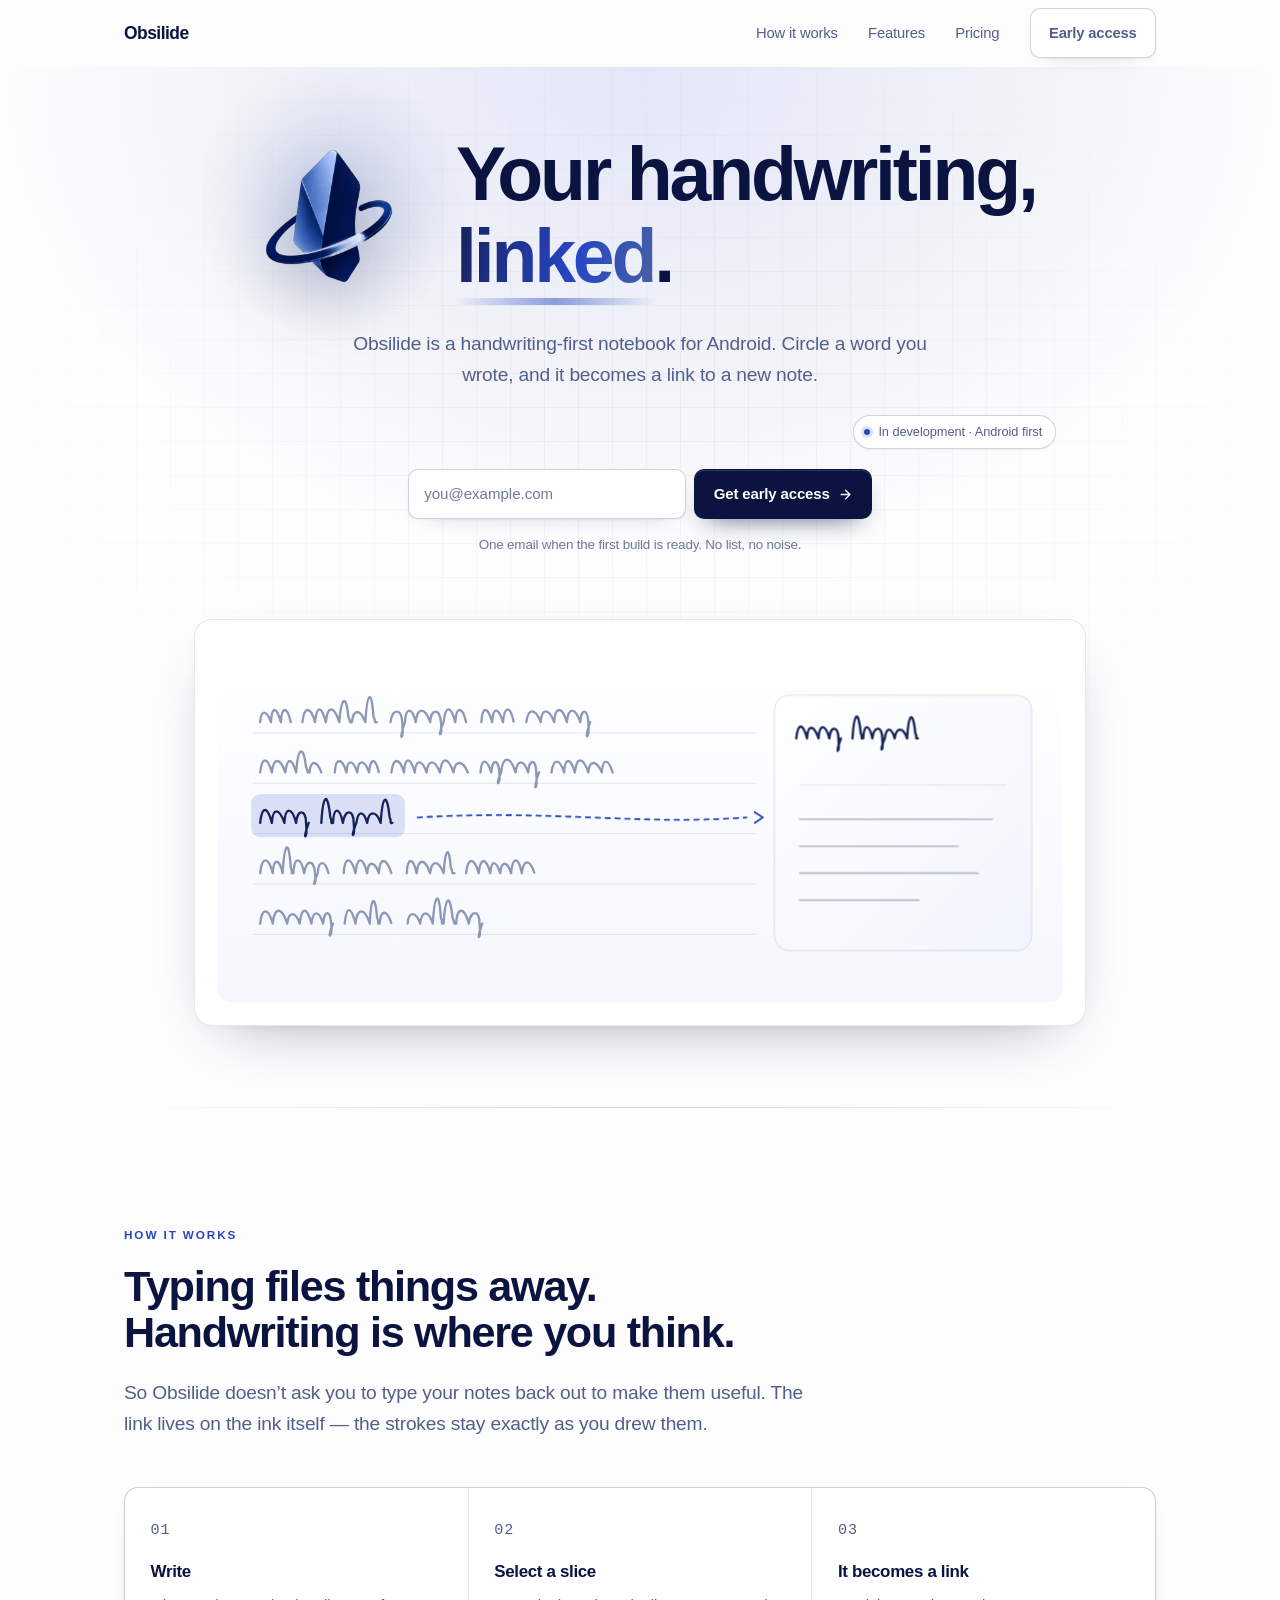
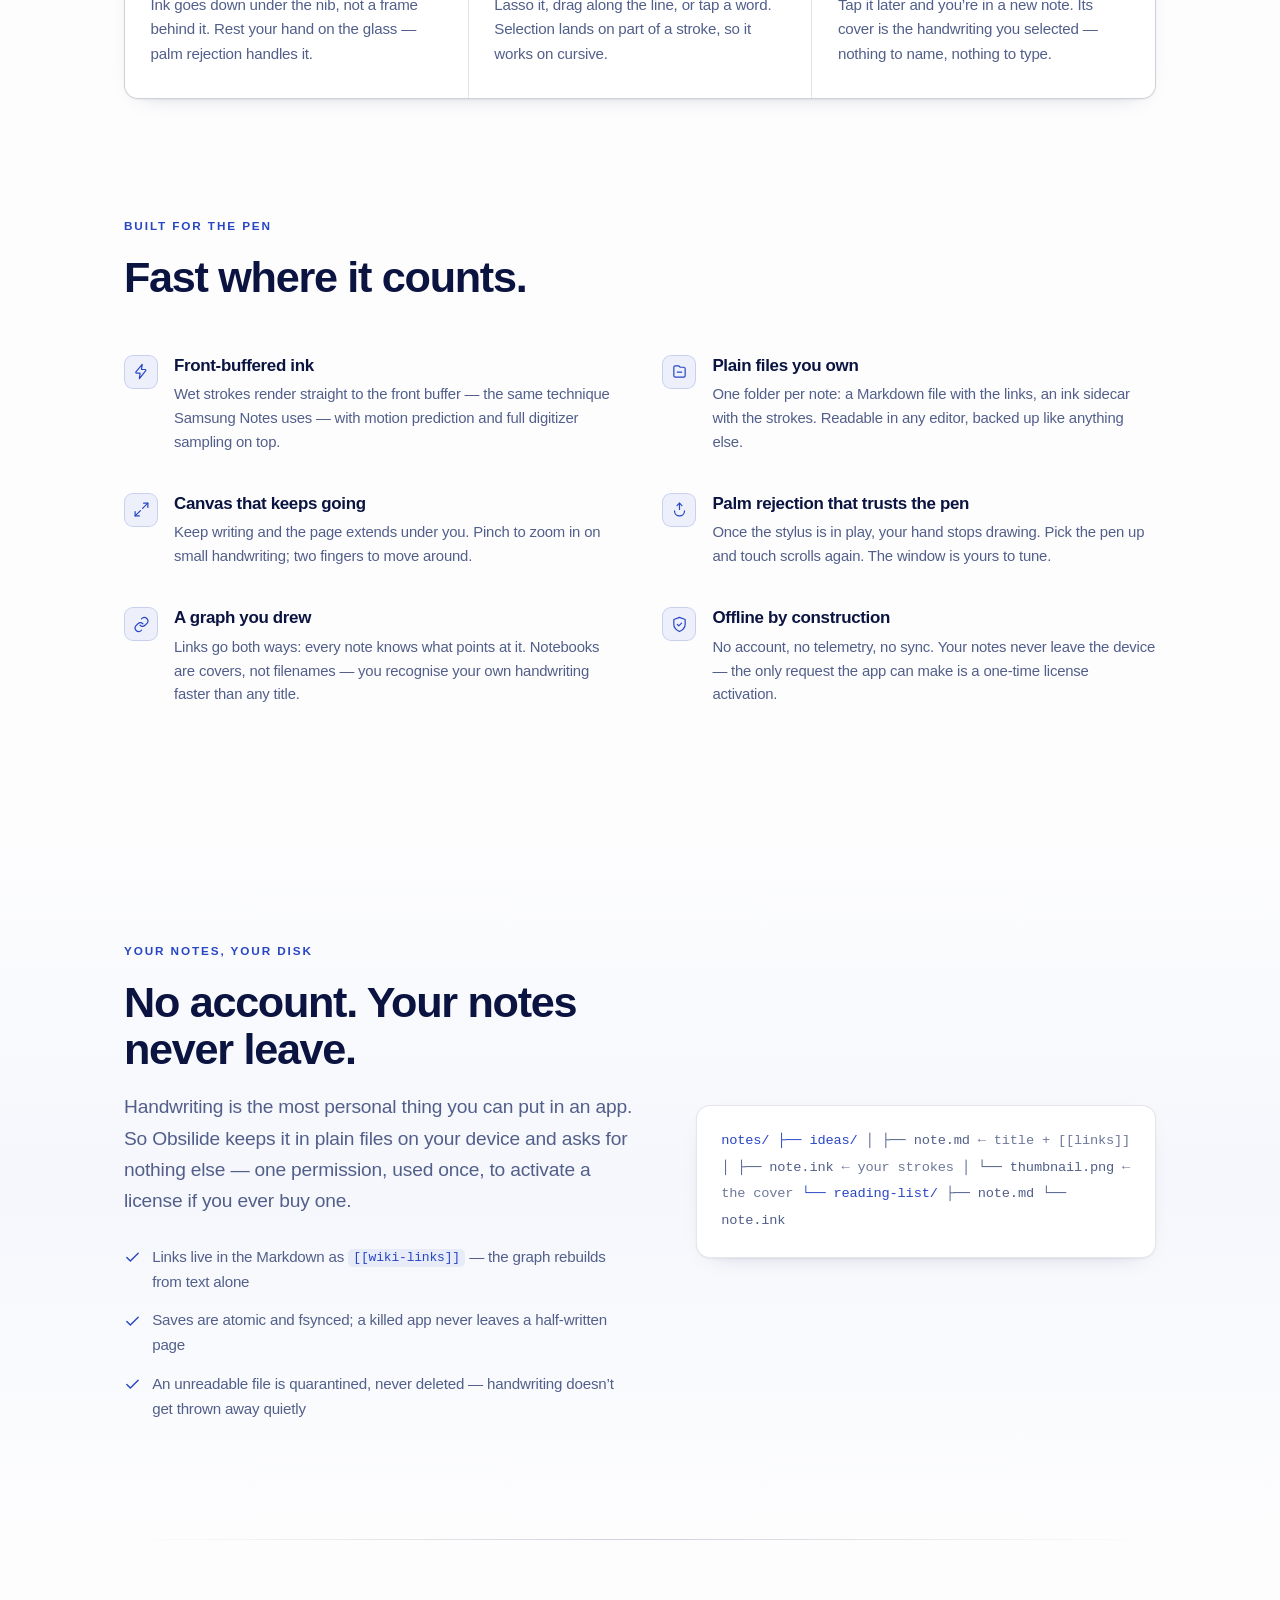
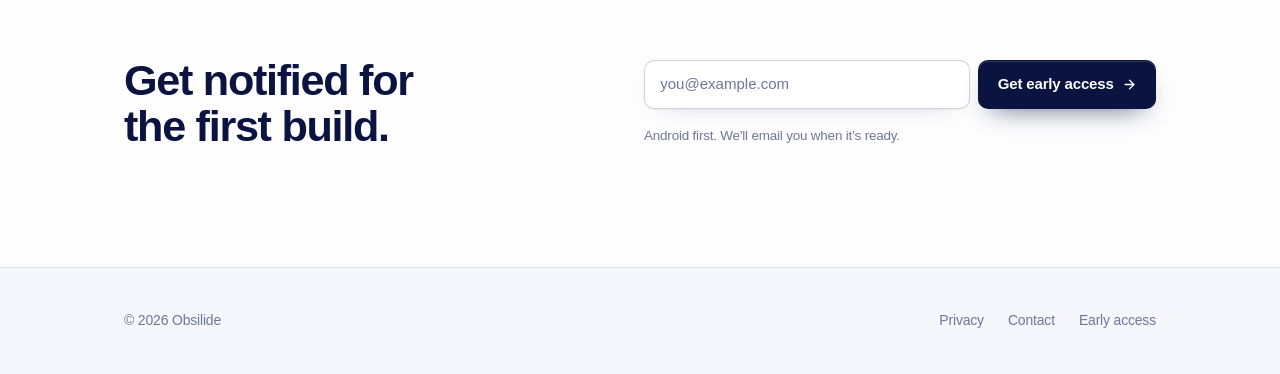
==== commit 628b44f2: "site update 2026-08-31" ====
--- a/index.html
+++ b/index.html
@@ -14,14 +14,14 @@
 <meta property="og:site_name" content="Obsilide">
 <meta property="og:title" content="Obsilide — handwriting that links">
 <meta property="og:description" content="Circle a word you wrote and it becomes a link to a new note. A handwriting-first notebook for Android.">
-<meta property="og:image" content="https://obsilide.com/og.jpg">
+<meta property="og:image" content="https://obsilide.com/assets/og.jpg">
 <meta property="og:image:type" content="image/jpeg">
 <meta property="og:image:width" content="1200">
 <meta property="og:image:height" content="630">
 <meta name="twitter:card" content="summary_large_image">
 <meta name="twitter:title" content="Obsilide — handwriting that links">
 <meta name="twitter:description" content="Circle a word you wrote and it becomes a link to a new note. A handwriting-first notebook for Android.">
-<meta name="twitter:image" content="https://obsilide.com/og.jpg">
+<meta name="twitter:image" content="https://obsilide.com/assets/og.jpg">
 <style>
 /* ---------- tokens ---------- */
 :root{
@@ -295,9 +295,31 @@
 .fine b{color:var(--muted);font-weight:550}
 
 /* ---------- closing ---------- */
-.close{text-align:center}
-.close h2{max-width:22rem;margin:0 auto}
-.close .forms{margin-top:2.2rem}
+/* Two columns: the line on the left, the signup on the right. The .wl rules are
+   shared with the hero, where the form is centred — so everything here overrides
+   inside .close only, and the media query hands it all back for the stacked case. */
+.close-in{
+  display:flex;align-items:center;flex-wrap:wrap;
+  gap:clamp(1.8rem,5vw,4rem);
+}
+.close-copy{flex:1 1 19rem;min-width:0}
+.close h2{margin:0;max-width:15ch}
+.close-form{flex:1 1 25rem;min-width:0;max-width:32rem}
+.close .forms{margin-top:0}
+.close .wl{margin:0;max-width:none;justify-content:flex-start}
+.close .wl input{flex:1 1 11rem}
+.close .wl-note{text-align:left}
+.close .wl-ok{margin:0;max-width:none;text-align:left}
+
+@media(max-width:820px){
+  .close-in{display:block;text-align:center}
+  .close h2{max-width:22rem;margin:0 auto}
+  .close .forms{margin-top:2.2rem}
+  .close .wl{justify-content:center;max-width:29rem;margin:0 auto}
+  .close .wl input{flex:1 1 15rem}
+  .close .wl-note{text-align:center}
+  .close .wl-ok{margin:0 auto;max-width:29rem;text-align:center}
+}
 
 /* ---------- footer ---------- */
 footer{border-top:1px solid var(--line);padding:2.6rem 0;color:var(--dim);font-size:.875rem;background:var(--paper-2)}
@@ -335,10 +357,10 @@
         <div class="hero-mark">
           <picture>
             <source type="image/webp"
-                    srcset="logo-138.webp 138w, logo-276.webp 276w, logo-414.webp 414w"
+                    srcset="assets/logo-138.webp 138w, assets/logo-276.webp 276w, assets/logo-414.webp 414w"
                     sizes="(max-width:760px) 128px, 172px">
-            <img src="logo-276.png"
-                 srcset="logo-138.png 138w, logo-276.png 276w, logo-414.png 414w"
+            <img src="assets/logo-276.png"
+                 srcset="assets/logo-138.png 138w, assets/logo-276.png 276w, assets/logo-414.png 414w"
                  sizes="(max-width:760px) 128px, 172px"
                  width="414" height="413" alt="" fetchpriority="high" decoding="async">
           </picture>
@@ -347,9 +369,10 @@
       </div>
 
       <p class="lede">Obsilide is a handwriting-first notebook for Android. Circle a word you wrote,
-        and it becomes a link to a new note — one whose cover <em>is</em> that handwriting.</p>
+        and it becomes a link to a new note.</p>
 
       <div class="hero-tag">
+
         <span class="pill"><span class="dot" aria-hidden="true"></span> In development · Android first</span>
       </div>
 
@@ -530,7 +553,7 @@
           <span class="ic" aria-hidden="true"><svg viewBox="0 0 24 24"><path d="M12 22s8-4 8-10V5l-8-3-8 3v7c0 6 8 10 8 10z"/><path d="M9 12l2 2 4-4"/></svg></span>
           <div>
             <h3>Offline by construction</h3>
-            <p>The app ships without the internet permission. There is no account, no telemetry, and no server it could talk to.</p>
+            <p>No account, no telemetry, no sync. Your notes never leave the device — the only request the app can make is a one-time license activation.</p>
           </div>
         </div>
       </div>
@@ -542,9 +565,10 @@
     <div class="wrap own-grid">
       <div class="rv">
         <p class="eyebrow">Your notes, your disk</p>
-        <h2>No account. No network permission.</h2>
+        <h2>No account. Your notes never leave.</h2>
         <p class="lede" style="margin-top:1.2rem">Handwriting is the most personal thing you can put in an app.
-          So Obsilide keeps it in plain files on your device and asks for nothing else.</p>
+          So Obsilide keeps it in plain files on your device and asks for nothing else — one
+          permission, used once, to activate a license if you ever buy one.</p>
         <ul class="claims">
           <li><svg viewBox="0 0 24 24" aria-hidden="true"><path d="M20 6L9 17l-5-5"/></svg><span>Links live in the Markdown as <code>[[wiki-links]]</code> — the graph rebuilds from text alone</span></li>
           <li><svg viewBox="0 0 24 24" aria-hidden="true"><path d="M20 6L9 17l-5-5"/></svg><span>Saves are atomic and fsynced; a killed app never leaves a half-written page</span></li>
@@ -569,13 +593,13 @@
   <div class="wrap"><div class="rule"></div></div>
 
   <!-- ============ PRICING ============ -->
-  <section class="band" id="pricing">
+  <!-- <section class="band" id="pricing">
     <div class="wrap">
       <div class="narrow rv">
         <p class="eyebrow">Pricing</p>
         <h2>Pay once, if you ever pay.</h2>
-        <p class="lede" style="margin-top:1.2rem">The notebook is free and stays free. Everything paid is a
-          one-time price for life — no subscription, from a developer of one.</p>
+        <p class="lede" style="margin-top:1.2rem">The notebook is free and stays free. Premium is a
+          one-time purchase — no subscription, from a developer of one.</p>
       </div>
 
       <div class="tiers rv">
@@ -593,62 +617,51 @@
         </div>
 
         <div class="tier lift">
-          <span class="tier-tag">Most will want this</span>
+          <span class="tier-tag">Early price</span>
           <p class="tier-name">Premium</p>
-          <p class="price"><b>$15</b><span>once · lifetime</span></p>
-          <p class="tier-sub">Back an indie build, and get every premium feature as it ships.</p>
+          <p class="price"><b>$15</b><span>one-time</span></p>
+          <p class="tier-sub">Back an indie developer and unlock notebook covers. More local Premium features may be added later.</p>
           <ul>
             <li><svg viewBox="0 0 24 24" aria-hidden="true"><path d="M20 6L9 17l-5-5"/></svg>Everything in Free</li>
-            <li><svg viewBox="0 0 24 24" aria-hidden="true"><path d="M20 6L9 17l-5-5"/></svg>Search and question your handwriting with AI<span class="soon">in development</span></li>
-            <li><svg viewBox="0 0 24 24" aria-hidden="true"><path d="M20 6L9 17l-5-5"/></svg>Samsung Notes import and sync<span class="soon">in development</span></li>
-            <li><svg viewBox="0 0 24 24" aria-hidden="true"><path d="M20 6L9 17l-5-5"/></svg>PDF export, notebook covers, full pen palette<span class="soon">in development</span></li>
-            <li><svg viewBox="0 0 24 24" aria-hidden="true"><path d="M20 6L9 17l-5-5"/></svg>Every future premium feature, no upgrade fee</li>
+            <li><svg viewBox="0 0 24 24" aria-hidden="true"><path d="M20 6L9 17l-5-5"/></svg>Eight notebook cover styles<span class="soon">in development</span></li>
+            <li><svg viewBox="0 0 24 24" aria-hidden="true"><path d="M20 6L9 17l-5-5"/></svg>Offline access after one license activation</li>
+            <li><svg viewBox="0 0 24 24" aria-hidden="true"><path d="M20 6L9 17l-5-5"/></svg>More local Premium features may be added later</li>
+            <li><svg viewBox="0 0 24 24" aria-hidden="true"><path d="M20 6L9 17l-5-5"/></svg>Hosted AI, sync, and storage are not included</li>
           </ul>
-          <a class="btn btn-primary" href="#waitlist">Claim the lifetime price</a>
-        </div>
-
-        <!-- PARKED: uncomment this block to sell a third tier. The grid re-flows to
-             three columns by itself; nothing else needs changing.
-        <div class="tier">
-          <p class="tier-name">Founder</p>
-          <p class="price"><b>$35</b><span>once · lifetime</span></p>
-          <p class="tier-sub">Premium, plus your vault on every device — and on the web.</p>
-          <ul>
-            <li><svg viewBox="0 0 24 24" aria-hidden="true"><path d="M20 6L9 17l-5-5"/></svg>Everything in Premium</li>
-            <li><svg viewBox="0 0 24 24" aria-hidden="true"><path d="M20 6L9 17l-5-5"/></svg>End-to-end encrypted sync across every device you own — no device cap, no monthly bill<span class="soon">in development</span></li>
-            <li><svg viewBox="0 0 24 24" aria-hidden="true"><path d="M20 6L9 17l-5-5"/></svg>Publish a notebook to the web at your own domain — handwriting and all<span class="soon">in development</span></li>
-            <li><svg viewBox="0 0 24 24" aria-hidden="true"><path d="M20 6L9 17l-5-5"/></svg>20 GB hosted vault, kept for the life of the product</li>
-            <li><svg viewBox="0 0 24 24" aria-hidden="true"><path d="M20 6L9 17l-5-5"/></svg>A direct line to the developer, and first vote on the roadmap</li>
-          </ul>
-          <a class="btn btn-ghost" href="#waitlist">Become a founder</a>
-        </div>
-        -->
-      </div>
-
-      <p class="fine rv"><b>Straight about what exists:</b> version&nbsp;1 is the free notebook — ink, links, canvas,
-        local files. Items marked <span class="soon">in development</span> are on the roadmap, not shipping yet;
-        paying early is how you lock the lifetime price and fund them. Nothing here renews, ever.</p>
+          <a class="btn btn-primary" href="#waitlist">Join the Premium waitlist</a>
+        </div>
+
+      </div>
+
     </div>
-  </section>
+  </section> -->
+
+
+
+  
 
   <!-- ============ CLOSE ============ -->
   <section class="band close">
     <div class="wrap">
-      <div class="rv">
-        <h2>Be there for the first build.</h2>
-        <div class="forms">
-          <form class="wl" id="wl-form-2" action="https://formspree.io/f/mqpzjjbe" method="POST" novalidate>
-            <input type="hidden" name="source" value="footer">
-            <input type="text" name="_gotcha" style="display:none" tabindex="-1" autocomplete="off" aria-hidden="true">
-            <label class="sr" for="wl-email-2">Email address</label>
-            <input id="wl-email-2" type="email" name="email" required autocomplete="email" placeholder="you@example.com">
-            <button class="btn btn-primary" type="submit">
-              Get early access
-              <svg class="arw" width="15" height="15" viewBox="0 0 24 24" fill="none" stroke="currentColor" stroke-width="2.2" stroke-linecap="round" stroke-linejoin="round" aria-hidden="true"><path d="M5 12h13M12 5l7 7-7 7"/></svg>
-            </button>
-          </form>
-          <p class="wl-note">Android first. One email when it’s ready.</p>
-          <p class="wl-ok" role="status">You’re on the list. Talk soon.</p>
+      <div class="close-in rv">
+        <div class="close-copy">
+          <h2>Get notified for the first build.</h2>
+        </div>
+        <div class="close-form">
+          <div class="forms">
+            <form class="wl" id="wl-form-2" action="https://formspree.io/f/mqpzjjbe" method="POST" novalidate>
+              <input type="hidden" name="source" value="footer">
+              <input type="text" name="_gotcha" style="display:none" tabindex="-1" autocomplete="off" aria-hidden="true">
+              <label class="sr" for="wl-email-2">Email address</label>
+              <input id="wl-email-2" type="email" name="email" required autocomplete="email" placeholder="you@example.com">
+              <button class="btn btn-primary" type="submit">
+                Get early access
+                <svg class="arw" width="15" height="15" viewBox="0 0 24 24" fill="none" stroke="currentColor" stroke-width="2.2" stroke-linecap="round" stroke-linejoin="round" aria-hidden="true"><path d="M5 12h13M12 5l7 7-7 7"/></svg>
+              </button>
+            </form>
+            <p class="wl-note">Android first. We'll email you when it’s ready.</p>
+            <p class="wl-ok" role="status">You’re on the list. Talk soon.</p>
+          </div>
         </div>
       </div>
     </div>
@@ -659,7 +672,7 @@
   <div class="wrap foot">
     <span>© <span id="yr">2026</span> Obsilide</span>
     <nav>
-      <a href="privacy.html">Privacy</a>
+      <a href="privacy-policy/">Privacy</a>
       <a href="mailto:support@obsilide.com">Contact</a>
       <a href="#waitlist">Early access</a>
     </nav>
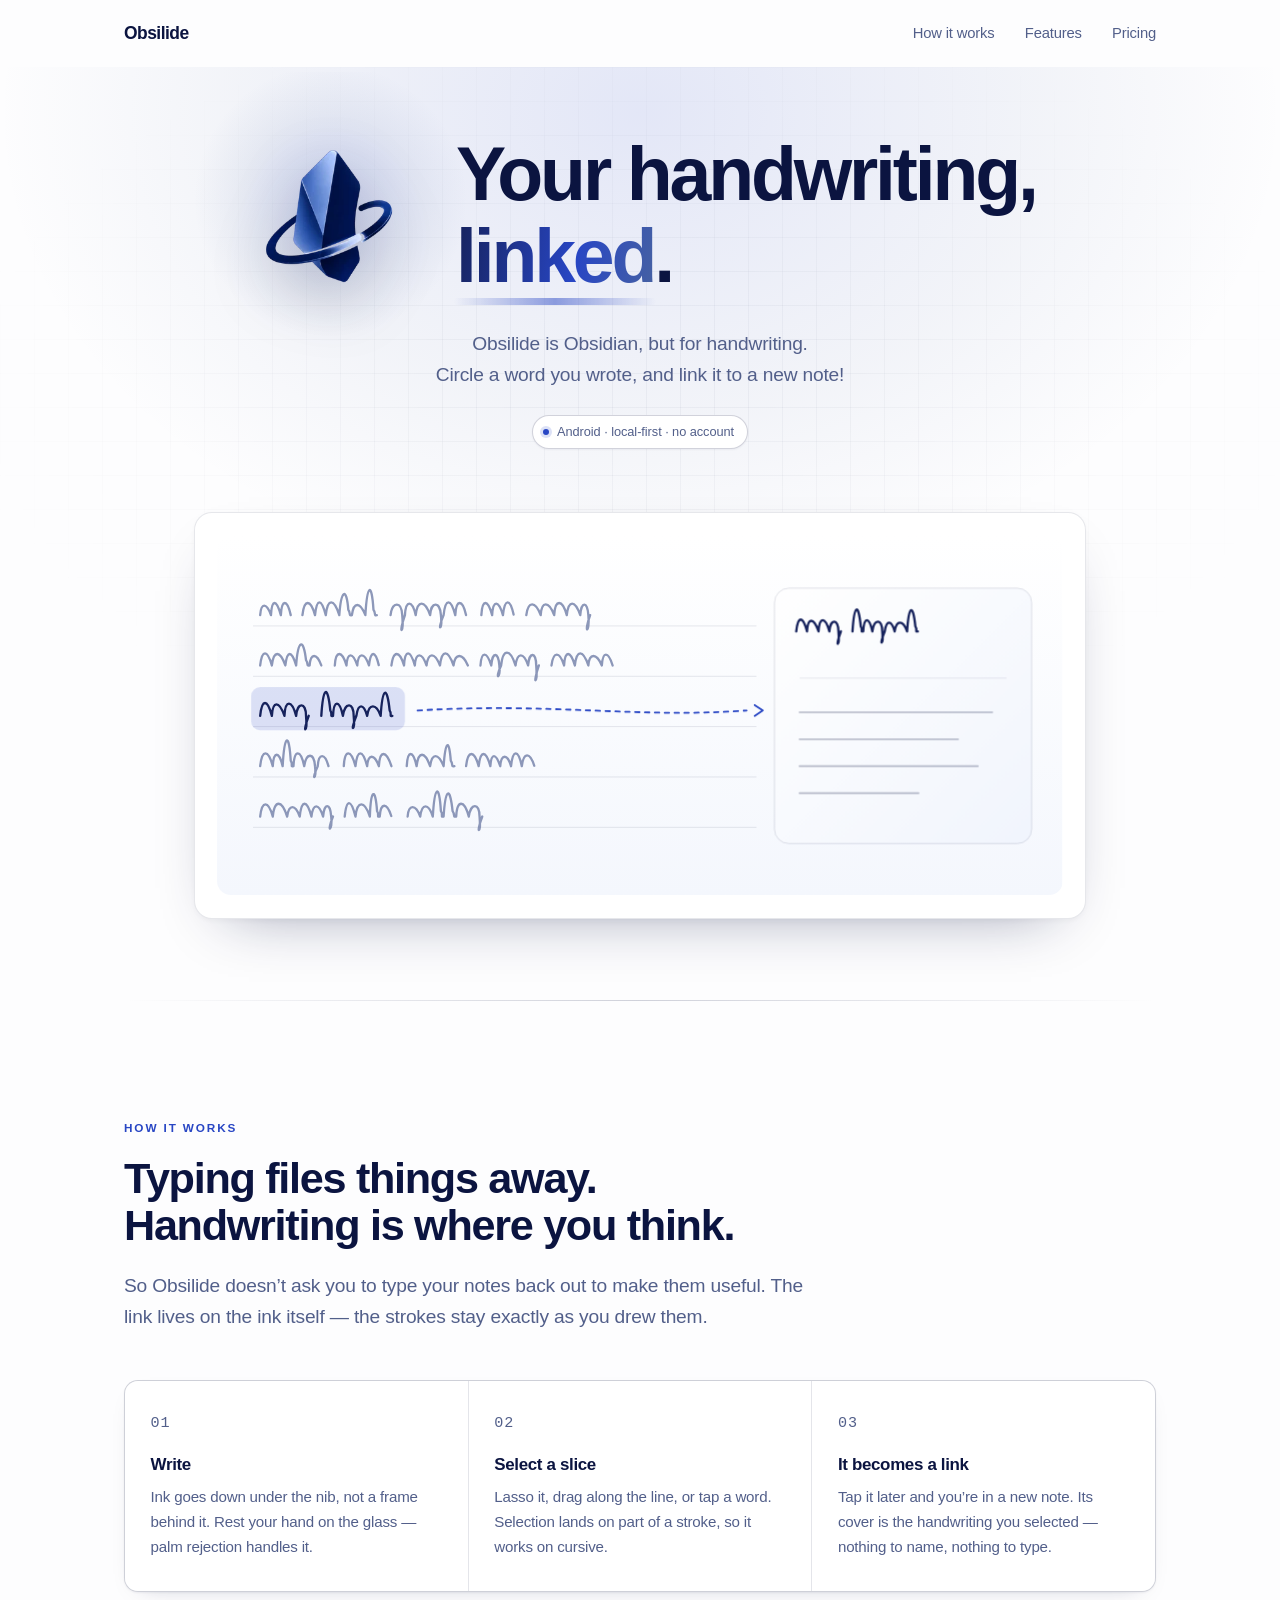
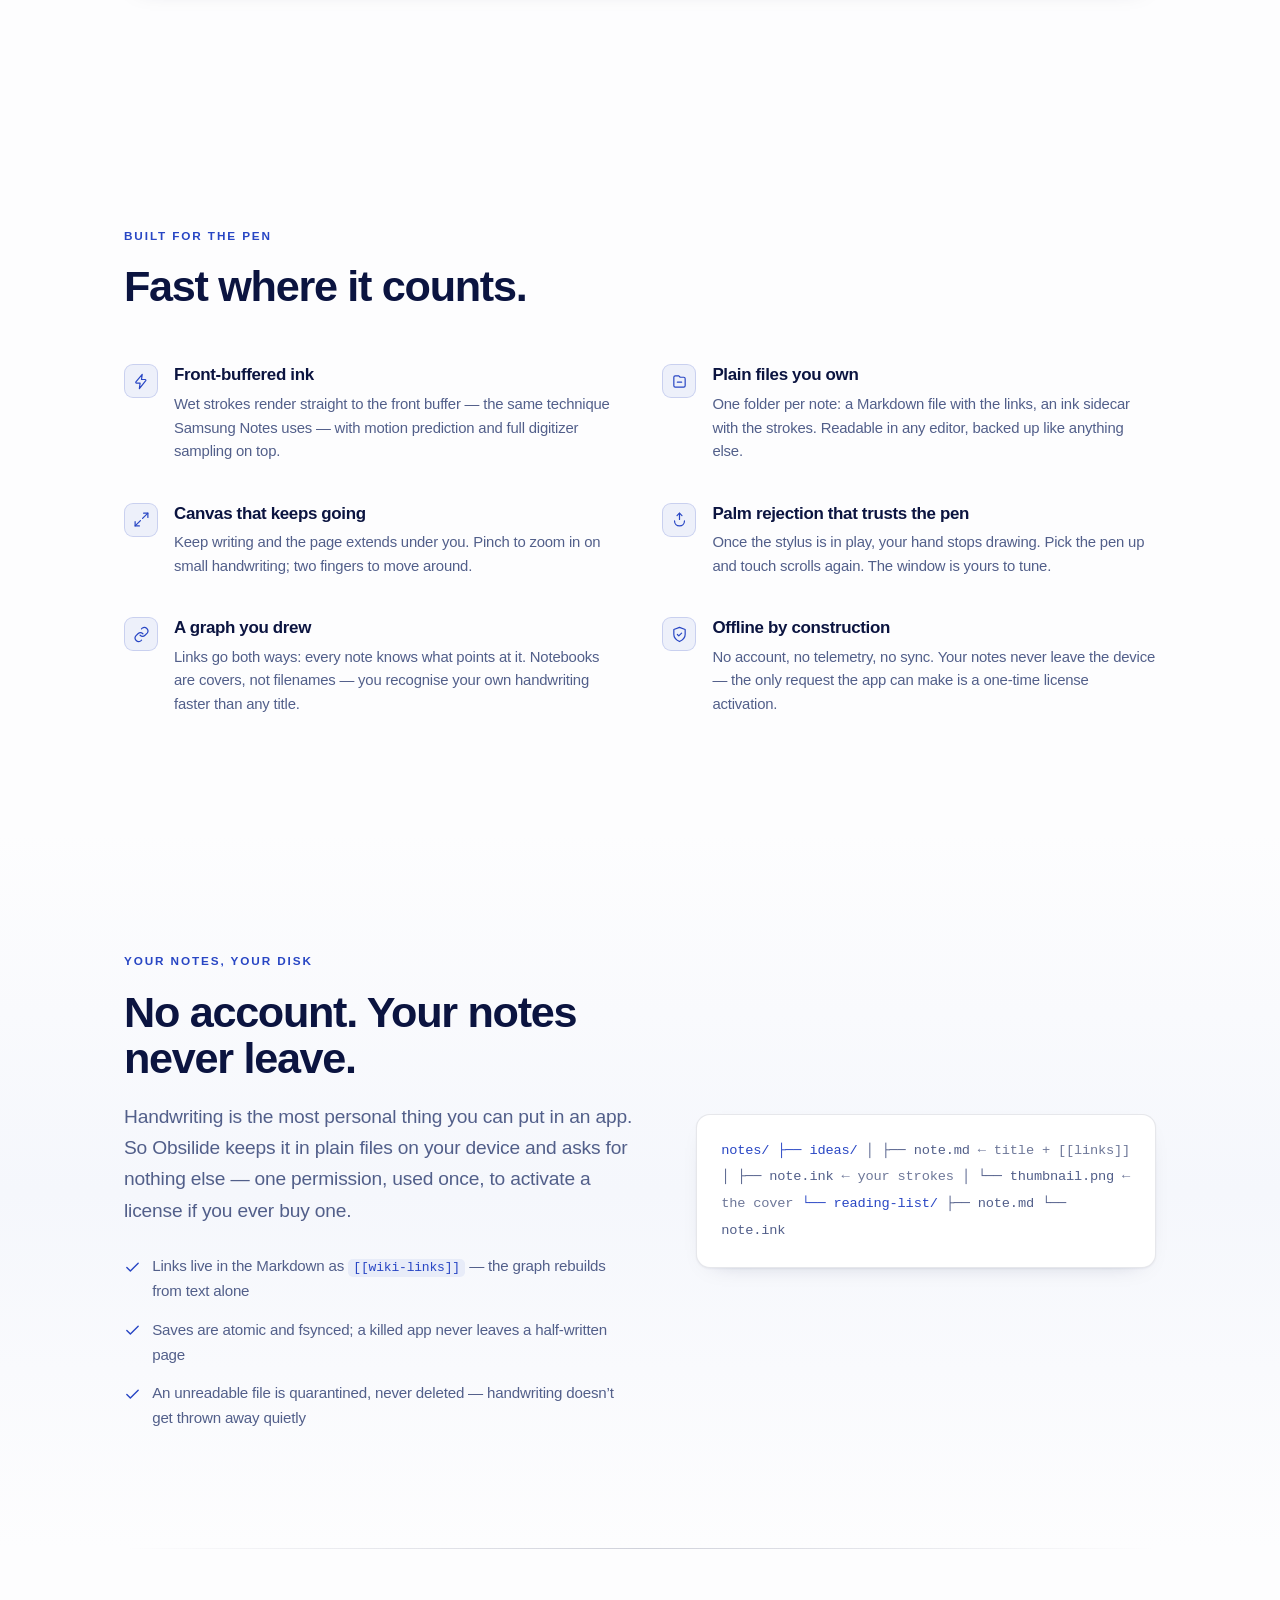
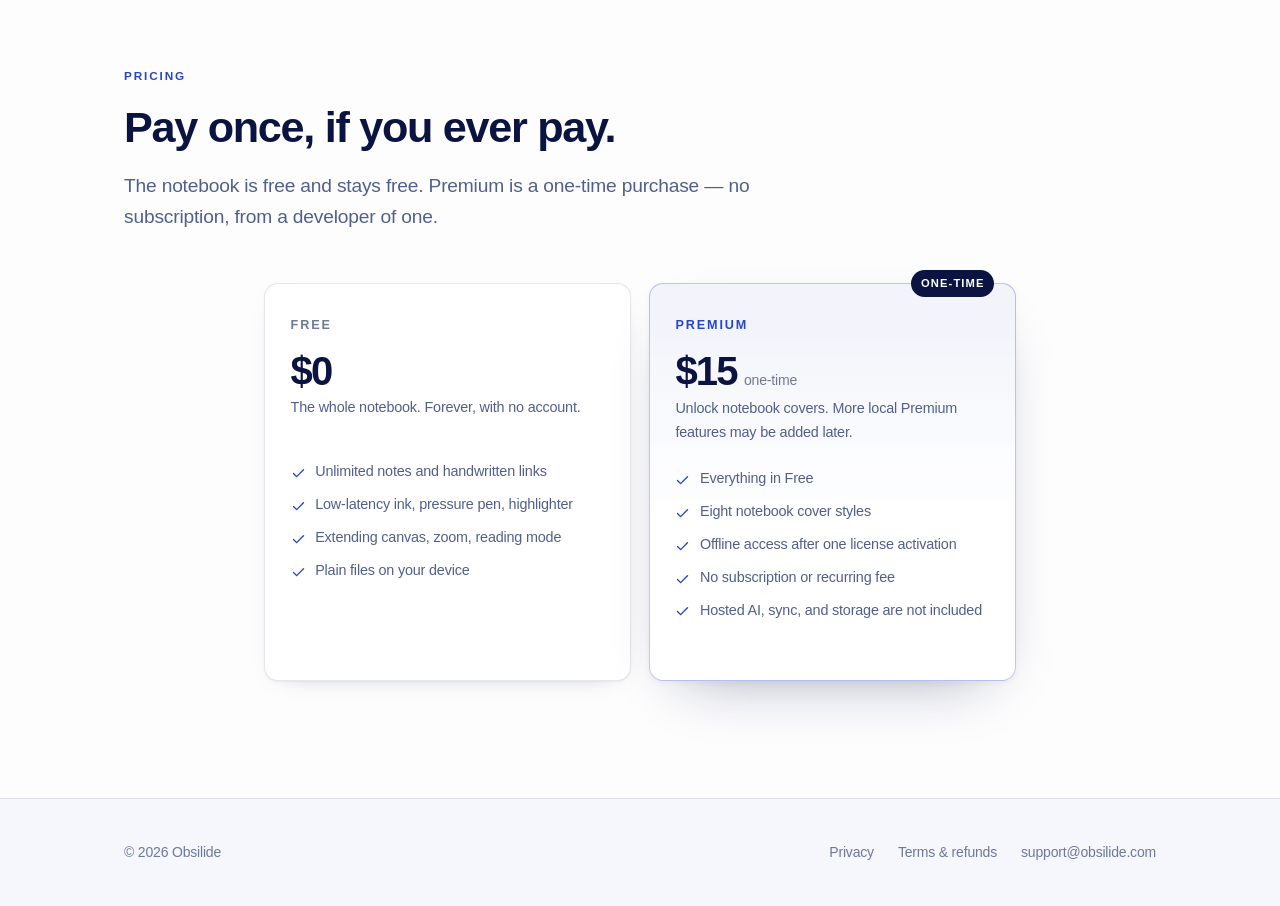
==== commit ee1200b3: "prepare storefront for Creem review" ====
--- a/index.html
+++ b/index.html
@@ -153,7 +153,7 @@
 
 .pill{
   display:inline-flex;align-items:center;gap:.5rem;
-  padding:.36rem .8rem .36rem .62rem;margin:0;
+  padding:.36rem .8rem .36rem .62rem;margin:1.5rem 0 0;
   border:1px solid var(--line-strong);border-radius:999px;
   background:#fff;font-size:.8rem;color:var(--muted);letter-spacing:-.005em;
   box-shadow:var(--shadow-sm);
@@ -170,32 +170,10 @@
   background:linear-gradient(90deg,transparent,var(--accent),transparent);opacity:.5;
 }
 .hero .lede{margin:clamp(1.4rem,3vh,2rem) auto 0;max-width:39rem}
-.hero-tag{display:flex;justify-content:flex-end;max-width:52rem;margin:1.5rem auto 0}
-.forms{margin-top:2.4rem}
-.hero-tag+.forms{margin-top:1.25rem}
 @media(max-width:760px){
   .hero-head{flex-direction:column;gap:clamp(1.1rem,3vh,1.7rem)}
   .hero-head h1{text-align:center}
-  .hero-tag{justify-content:center;margin-top:1.3rem;max-width:none}
-}
-.wl{display:flex;gap:.55rem;justify-content:center;flex-wrap:wrap;max-width:29rem;margin:0 auto}
-.wl input{
-  flex:1 1 15rem;min-width:0;font:inherit;font-size:.94rem;color:var(--navy);
-  background:#fff;border:1px solid var(--line-strong);border-radius:10px;
-  padding:.72rem .95rem;box-shadow:var(--shadow-sm);
-  transition:border-color .2s ease,box-shadow .2s ease;
-}
-.wl input::placeholder{color:var(--dim)}
-.wl input:hover{border-color:rgba(11,20,64,.3)}
-.wl input:focus{outline:none;border-color:var(--accent);box-shadow:0 0 0 3px rgba(40,70,196,.14)}
-.wl-note{margin-top:.95rem;font-size:.84rem;color:var(--dim)}
-.wl-ok{
-  display:none;margin:0 auto;max-width:29rem;text-align:center;
-  border:1px solid rgba(40,70,196,.34);background:rgba(40,70,196,.06);
-  border-radius:10px;padding:.85rem 1rem;font-size:.94rem;color:var(--accent);
-}
-.is-sent .wl,.is-sent .wl-note{display:none}
-.is-sent .wl-ok{display:block}
+}
 
 /* ---------- hero art ---------- */
 .art{position:relative;z-index:1;margin:clamp(3rem,7vh,5rem) auto 0;max-width:940px}
@@ -294,33 +272,6 @@
 .fine{margin-top:2rem;font-size:.85rem;color:var(--dim);max-width:44rem}
 .fine b{color:var(--muted);font-weight:550}
 
-/* ---------- closing ---------- */
-/* Two columns: the line on the left, the signup on the right. The .wl rules are
-   shared with the hero, where the form is centred — so everything here overrides
-   inside .close only, and the media query hands it all back for the stacked case. */
-.close-in{
-  display:flex;align-items:center;flex-wrap:wrap;
-  gap:clamp(1.8rem,5vw,4rem);
-}
-.close-copy{flex:1 1 19rem;min-width:0}
-.close h2{margin:0;max-width:15ch}
-.close-form{flex:1 1 25rem;min-width:0;max-width:32rem}
-.close .forms{margin-top:0}
-.close .wl{margin:0;max-width:none;justify-content:flex-start}
-.close .wl input{flex:1 1 11rem}
-.close .wl-note{text-align:left}
-.close .wl-ok{margin:0;max-width:none;text-align:left}
-
-@media(max-width:820px){
-  .close-in{display:block;text-align:center}
-  .close h2{max-width:22rem;margin:0 auto}
-  .close .forms{margin-top:2.2rem}
-  .close .wl{justify-content:center;max-width:29rem;margin:0 auto}
-  .close .wl input{flex:1 1 15rem}
-  .close .wl-note{text-align:center}
-  .close .wl-ok{margin:0 auto;max-width:29rem;text-align:center}
-}
-
 /* ---------- footer ---------- */
 footer{border-top:1px solid var(--line);padding:2.6rem 0;color:var(--dim);font-size:.875rem;background:var(--paper-2)}
 .foot{display:flex;flex-wrap:wrap;gap:1rem 1.8rem;align-items:center}
@@ -343,7 +294,6 @@
       <a class="hide-sm" href="#how">How it works</a>
       <a class="hide-sm" href="#features">Features</a>
       <a href="#pricing">Pricing</a>
-      <a class="btn btn-ghost" href="#waitlist">Early access</a>
     </div>
   </div>
 </header>
@@ -368,36 +318,11 @@
         <h1>Your handwriting,<br><span class="hand">linked</span>.</h1>
       </div>
 
-      <p class="lede">Obsilide is a handwriting-first notebook for Android. Circle a word you wrote,
-        and it becomes a link to a new note.</p>
-
-      <div class="hero-tag">
-
-        <span class="pill"><span class="dot" aria-hidden="true"></span> In development · Android first</span>
-      </div>
-
-      <div class="forms" id="waitlist">
-        <!--
-          WAITLIST FORM — live, posting to Formspree (form id mqpzjjbe).
-          Both this and the closing form share one endpoint; the hidden "source" field
-          says which one converted. "_gotcha" is Formspree's honeypot: bots fill it,
-          humans can't see it, and those submissions are discarded without using quota.
-          Swapping the action back to REPLACE_WITH_FORM_ENDPOINT restores the mailto fallback.
-        -->
-        <form class="wl" id="wl-form" action="https://formspree.io/f/mqpzjjbe" method="POST" novalidate>
-          <label class="sr" for="wl-email">Email address</label>
-          <input type="hidden" name="source" value="hero">
-          <input type="text" name="_gotcha" style="display:none" tabindex="-1" autocomplete="off" aria-hidden="true">
-          <input id="wl-email" type="email" name="email" required autocomplete="email"
-                 placeholder="you@example.com" aria-describedby="wl-note">
-          <button class="btn btn-primary" type="submit">
-            Get early access
-            <svg class="arw" width="15" height="15" viewBox="0 0 24 24" fill="none" stroke="currentColor" stroke-width="2.2" stroke-linecap="round" stroke-linejoin="round" aria-hidden="true"><path d="M5 12h13M12 5l7 7-7 7"/></svg>
-          </button>
-        </form>
-        <p class="wl-note" id="wl-note">One email when the first build is ready. No list, no noise.</p>
-        <p class="wl-ok" id="wl-ok" role="status">You’re on the list. Talk soon.</p>
-      </div>
+      <p class="lede">Obsilide is Obsidian, but for handwriting. <br> Circle a word you wrote,
+        and link it to a new note!</p>
+
+        
+      <span class="pill"><span class="dot" aria-hidden="true"></span>Android · local-first · no account</span>
     </div>
 
     <!-- illustration, not a screenshot -->
@@ -507,7 +432,7 @@
   </section>
 
   <!-- ============ FEATURES ============ -->
-  <section class="band" id="features" style="padding-top:0">
+  <section class="band" id="features">
     <div class="wrap">
       <div class="narrow rv">
         <p class="eyebrow">Built for the pen</p>
@@ -593,7 +518,7 @@
   <div class="wrap"><div class="rule"></div></div>
 
   <!-- ============ PRICING ============ -->
-  <!-- <section class="band" id="pricing">
+  <section class="band" id="pricing">
     <div class="wrap">
       <div class="narrow rv">
         <p class="eyebrow">Pricing</p>
@@ -613,59 +538,29 @@
             <li><svg viewBox="0 0 24 24" aria-hidden="true"><path d="M20 6L9 17l-5-5"/></svg>Extending canvas, zoom, reading mode</li>
             <li><svg viewBox="0 0 24 24" aria-hidden="true"><path d="M20 6L9 17l-5-5"/></svg>Plain files on your device</li>
           </ul>
-          <a class="btn btn-ghost" href="#waitlist">Get early access</a>
         </div>
 
         <div class="tier lift">
-          <span class="tier-tag">Early price</span>
+          <span class="tier-tag">One-time</span>
           <p class="tier-name">Premium</p>
           <p class="price"><b>$15</b><span>one-time</span></p>
-          <p class="tier-sub">Back an indie developer and unlock notebook covers. More local Premium features may be added later.</p>
+          <p class="tier-sub">Unlock notebook covers. More local Premium features may be added later.</p>
           <ul>
             <li><svg viewBox="0 0 24 24" aria-hidden="true"><path d="M20 6L9 17l-5-5"/></svg>Everything in Free</li>
-            <li><svg viewBox="0 0 24 24" aria-hidden="true"><path d="M20 6L9 17l-5-5"/></svg>Eight notebook cover styles<span class="soon">in development</span></li>
+            <li><svg viewBox="0 0 24 24" aria-hidden="true"><path d="M20 6L9 17l-5-5"/></svg>Eight notebook cover styles</li>
             <li><svg viewBox="0 0 24 24" aria-hidden="true"><path d="M20 6L9 17l-5-5"/></svg>Offline access after one license activation</li>
-            <li><svg viewBox="0 0 24 24" aria-hidden="true"><path d="M20 6L9 17l-5-5"/></svg>More local Premium features may be added later</li>
+            <li><svg viewBox="0 0 24 24" aria-hidden="true"><path d="M20 6L9 17l-5-5"/></svg>No subscription or recurring fee</li>
             <li><svg viewBox="0 0 24 24" aria-hidden="true"><path d="M20 6L9 17l-5-5"/></svg>Hosted AI, sync, and storage are not included</li>
           </ul>
-          <a class="btn btn-primary" href="#waitlist">Join the Premium waitlist</a>
-        </div>
-
-      </div>
-
-    </div>
-  </section> -->
-
-
-
-  
-
-  <!-- ============ CLOSE ============ -->
-  <section class="band close">
-    <div class="wrap">
-      <div class="close-in rv">
-        <div class="close-copy">
-          <h2>Get notified for the first build.</h2>
-        </div>
-        <div class="close-form">
-          <div class="forms">
-            <form class="wl" id="wl-form-2" action="https://formspree.io/f/mqpzjjbe" method="POST" novalidate>
-              <input type="hidden" name="source" value="footer">
-              <input type="text" name="_gotcha" style="display:none" tabindex="-1" autocomplete="off" aria-hidden="true">
-              <label class="sr" for="wl-email-2">Email address</label>
-              <input id="wl-email-2" type="email" name="email" required autocomplete="email" placeholder="you@example.com">
-              <button class="btn btn-primary" type="submit">
-                Get early access
-                <svg class="arw" width="15" height="15" viewBox="0 0 24 24" fill="none" stroke="currentColor" stroke-width="2.2" stroke-linecap="round" stroke-linejoin="round" aria-hidden="true"><path d="M5 12h13M12 5l7 7-7 7"/></svg>
-              </button>
-            </form>
-            <p class="wl-note">Android first. We'll email you when it’s ready.</p>
-            <p class="wl-ok" role="status">You’re on the list. Talk soon.</p>
-          </div>
-        </div>
-      </div>
+        </div>
+
+      </div>
+
     </div>
   </section>
+
+
+
 </main>
 
 <footer>
@@ -673,8 +568,8 @@
     <span>© <span id="yr">2026</span> Obsilide</span>
     <nav>
       <a href="privacy-policy/">Privacy</a>
-      <a href="mailto:support@obsilide.com">Contact</a>
-      <a href="#waitlist">Early access</a>
+      <a href="terms/">Terms &amp; refunds</a>
+      <a href="mailto:support@obsilide.com">support@obsilide.com</a>
     </nav>
   </div>
 </footer>
@@ -682,8 +577,6 @@
 <script>
 (function(){
   "use strict";
-  var CONTACT = "support@obsilide.com";        /* swap if you'd rather collect elsewhere */
-  var PLACEHOLDER = "REPLACE_WITH_FORM_ENDPOINT";
 
   /* nav hairline on scroll */
   var nav = document.getElementById("nav");
@@ -706,46 +599,6 @@
     items.forEach(function(el){ io.observe(el); });
   }
 
-  /* waitlist: post to the configured endpoint, or fall back to a pre-filled email */
-  Array.prototype.forEach.call(document.querySelectorAll(".wl"), function(form){
-    form.addEventListener("submit", function(ev){
-      var input = form.querySelector("input[type=email]");
-      var email = (input.value || "").trim();
-      if (!email || email.indexOf("@") < 1 || !input.checkValidity()) {
-        ev.preventDefault(); input.focus(); return;
-      }
-      var endpoint = form.getAttribute("action") || "";
-      var done = function(){ form.closest(".forms").classList.add("is-sent"); };
-
-      /* no endpoint configured yet → open the user's mail client instead */
-      if (!endpoint || endpoint === PLACEHOLDER) {
-        ev.preventDefault();
-        window.location.href = "mailto:" + CONTACT +
-          "?subject=" + encodeURIComponent("Obsilide early access") +
-          "&body=" + encodeURIComponent("Add me to the list: " + email);
-        done();
-        return;
-      }
-
-      /* endpoint configured → submit in place */
-      ev.preventDefault();
-      var btn = form.querySelector("button");
-      var label = btn.innerHTML;
-      btn.disabled = true; btn.textContent = "Sending…";
-      fetch(endpoint, {
-        method: "POST",
-        headers: {"Accept":"application/json"},
-        body: new FormData(form)
-      }).then(function(r){
-        if (!r.ok) throw new Error("bad status " + r.status);
-        done();
-      }).catch(function(){
-        /* let the browser do a plain POST rather than swallowing the signup */
-        btn.disabled = false; btn.innerHTML = label;
-        form.submit();
-      });
-    });
-  });
 })();
 </script>
 </body>
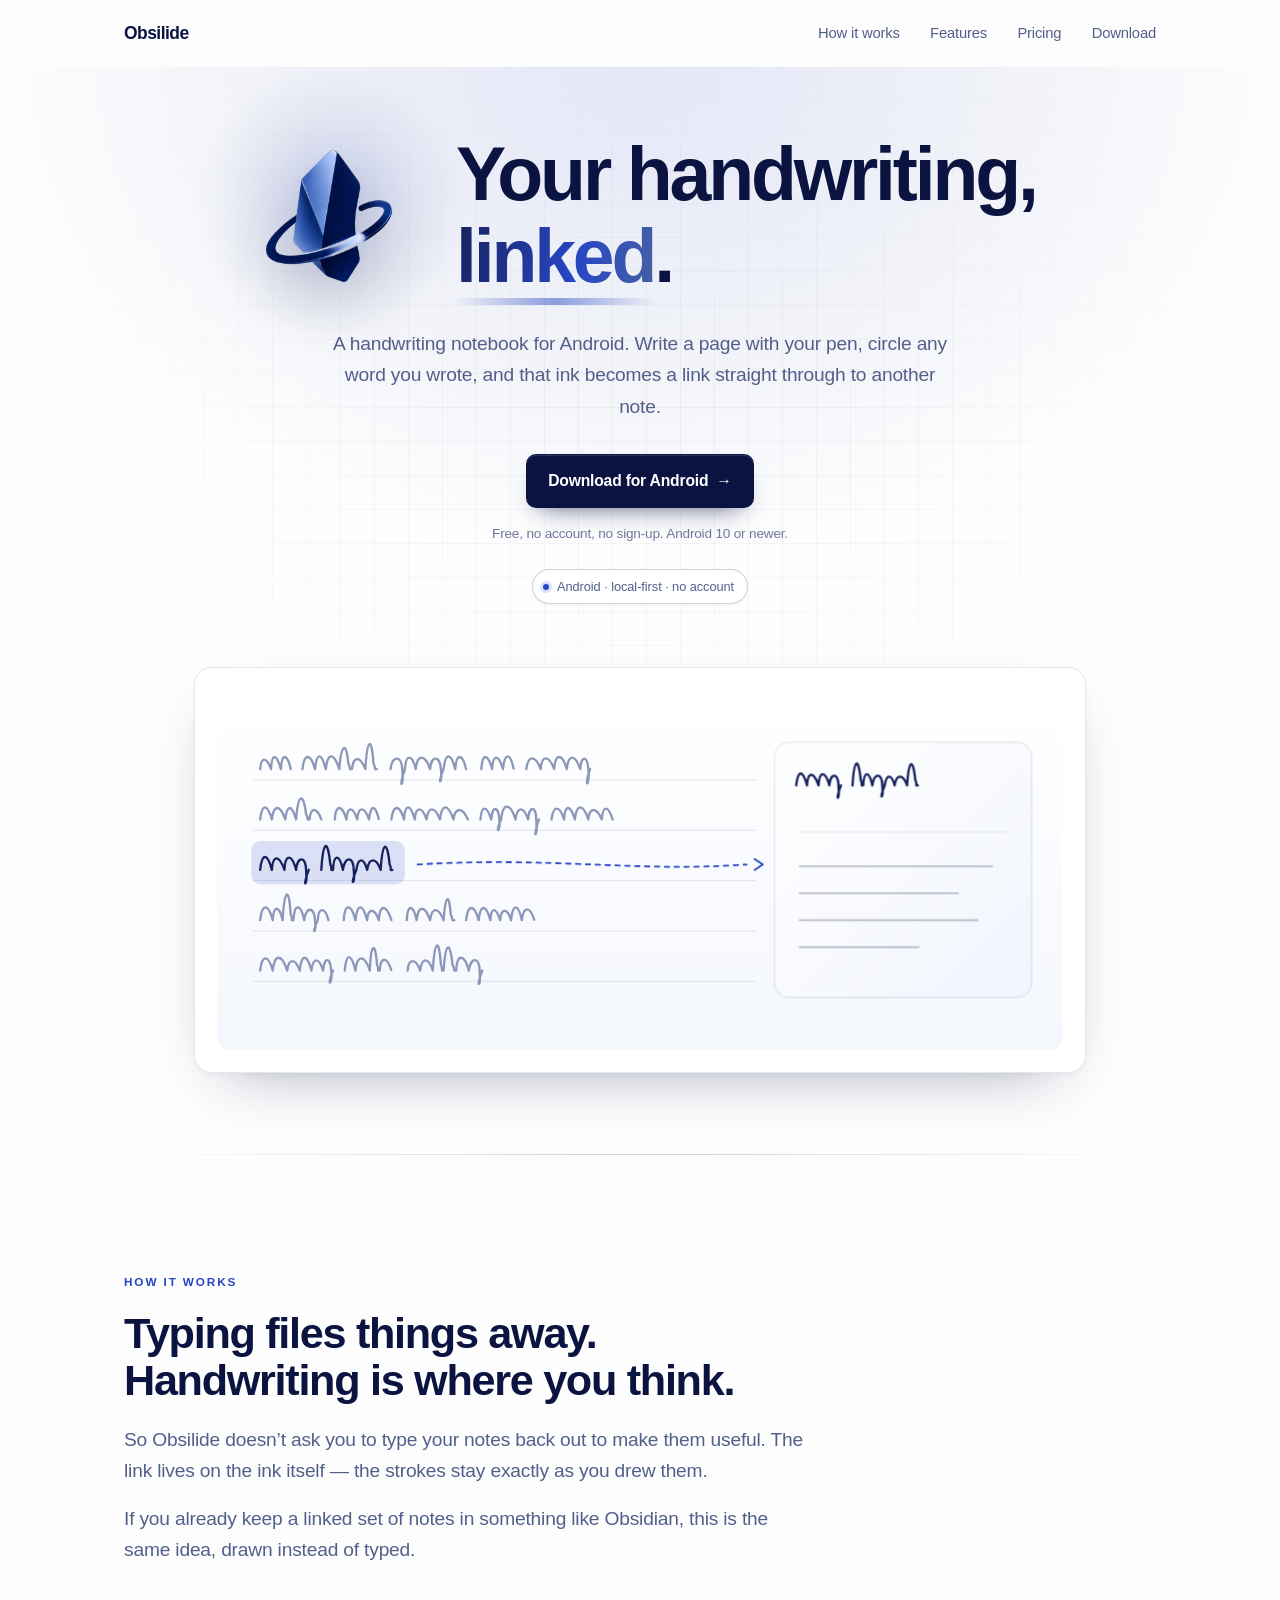
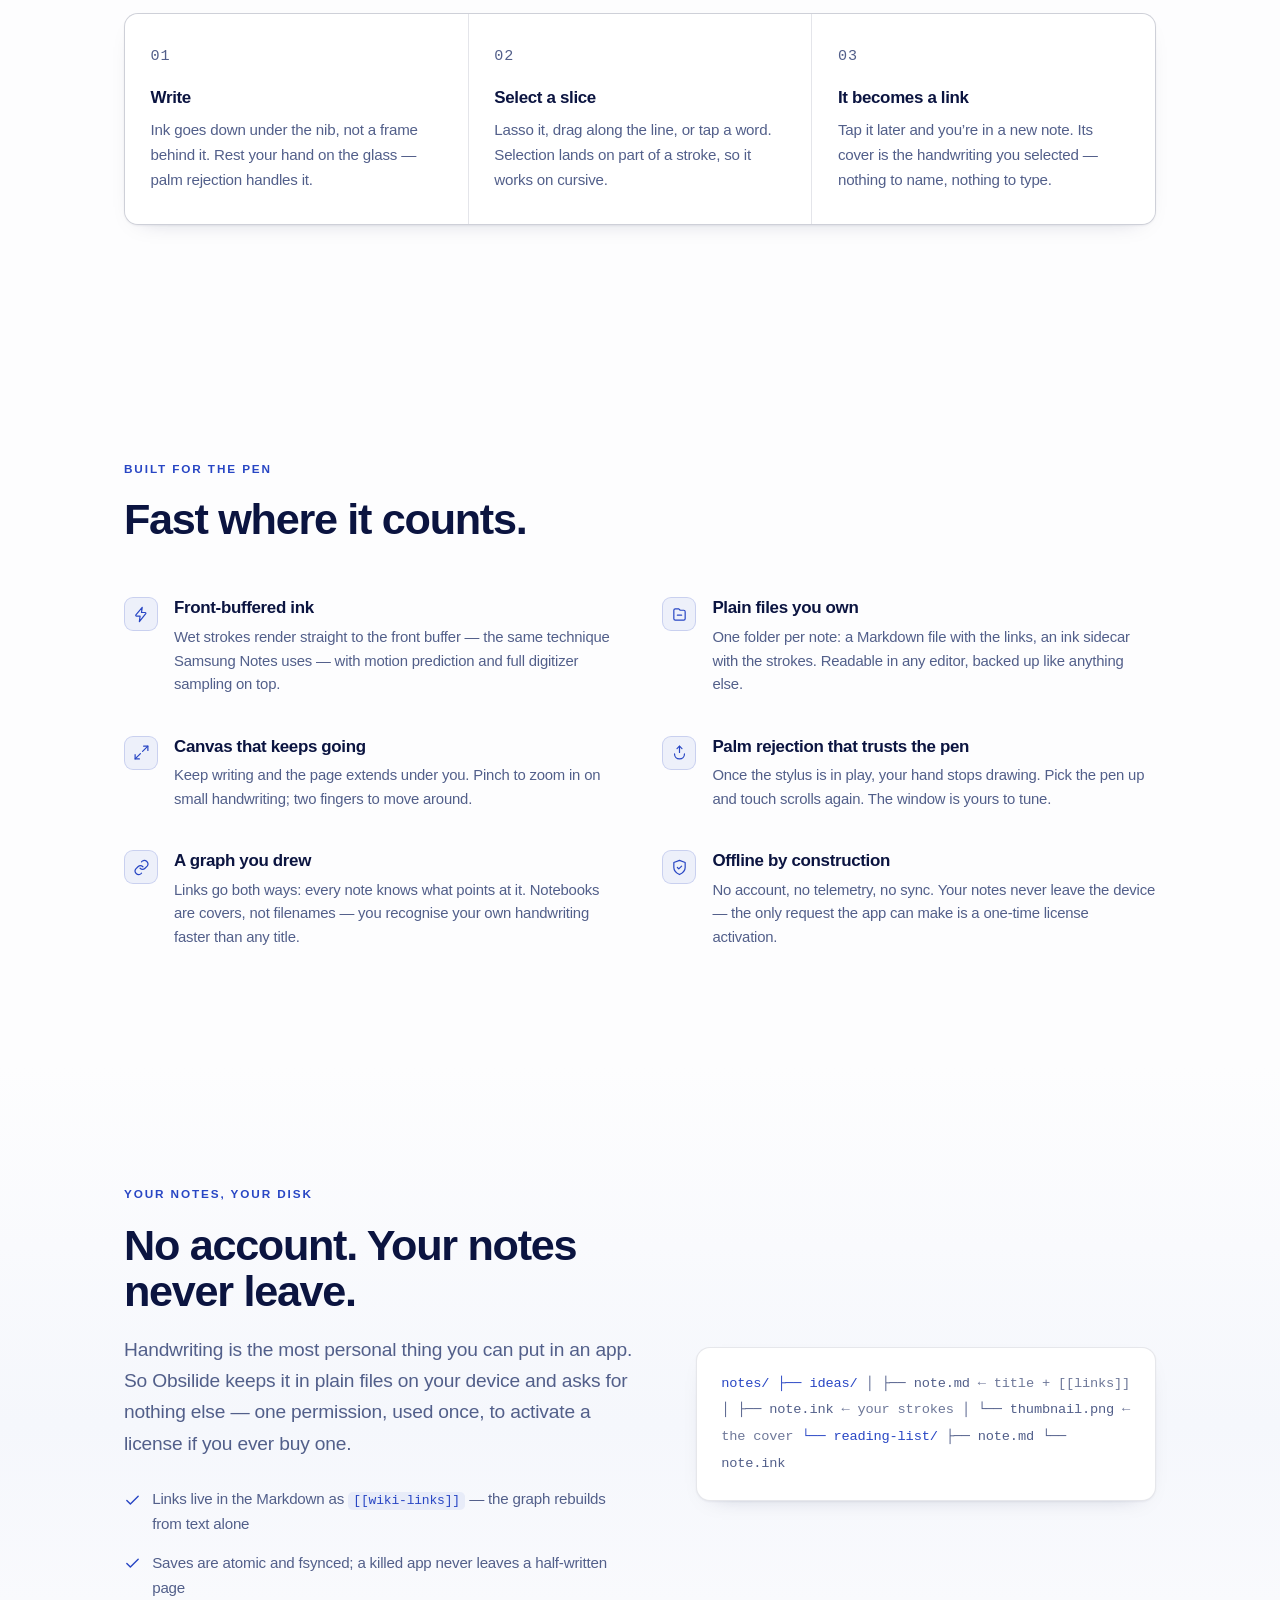
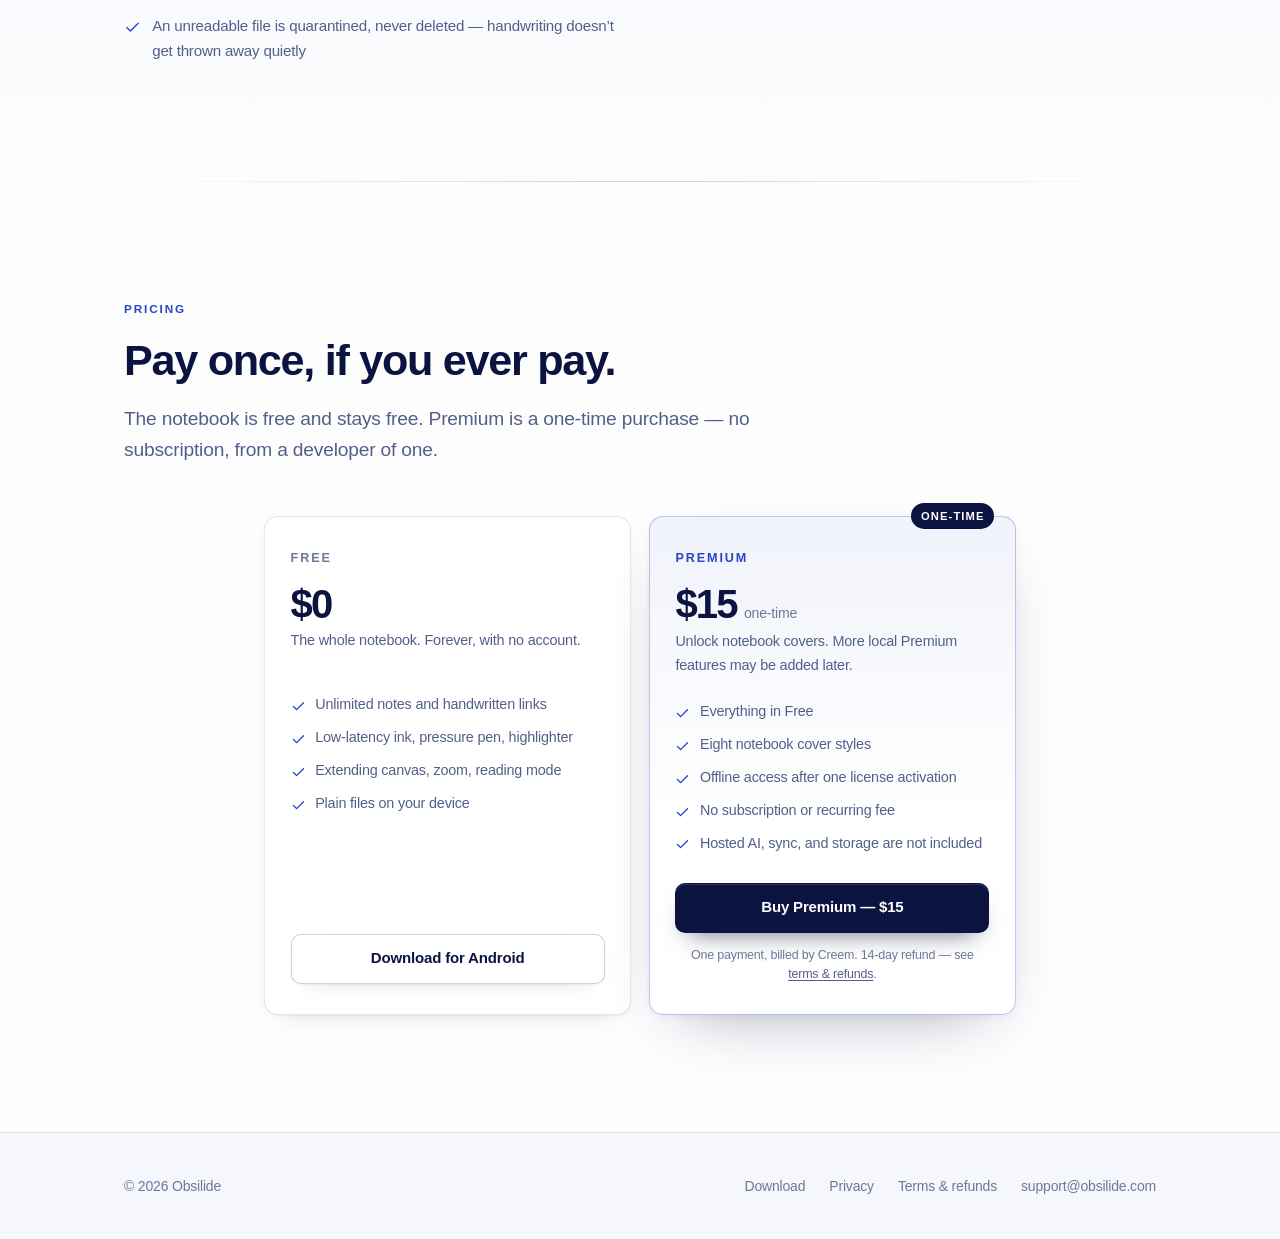
==== commit 2b748395: "site update 2026-09-03" ====
--- a/index.html
+++ b/index.html
@@ -151,6 +151,40 @@
 @keyframes rise{from{opacity:0;transform:translateY(14px) scale(.965)}to{opacity:1;transform:none}}
 @keyframes float{0%,100%{transform:translateY(0)}50%{transform:translateY(-7px)}}
 
+.hero-cta{
+  display:flex;flex-wrap:wrap;justify-content:center;gap:.7rem;
+  margin:2rem 0 0;
+}
+.hero-cta .btn{padding:.82rem 1.35rem;font-size:.98rem}
+.hero-note{margin:.95rem 0 0;font-size:.85rem;color:var(--dim)}
+
+/* ---------- demo ---------- */
+.demo-frame{
+  position:relative;width:100%;aspect-ratio:16/9;margin-top:2.6rem;
+  border:1px solid var(--line-strong);border-radius:var(--radius);
+  background:var(--paper-3);box-shadow:var(--shadow-md);
+  overflow:hidden;
+}
+.demo-frame img,.demo-frame iframe{
+  position:absolute;inset:0;width:100%;height:100%;border:0;display:block;
+}
+.demo-frame img{object-fit:cover}
+.demo-play{
+  position:absolute;inset:0;display:flex;align-items:center;justify-content:center;
+  width:100%;height:100%;padding:0;border:0;background:rgba(11,20,64,.24);
+  cursor:pointer;transition:background .2s ease;
+}
+.demo-play:hover{background:rgba(11,20,64,.34)}
+.demo-play span{
+  display:flex;align-items:center;justify-content:center;
+  width:74px;height:74px;border-radius:50%;
+  background:#fff;color:var(--navy);
+  box-shadow:0 18px 40px -18px rgba(11,20,64,.7);
+  transition:transform .18s ease;
+}
+.demo-play:hover span{transform:scale(1.07)}
+.demo-play svg{width:26px;height:26px;margin-left:4px;fill:currentColor}
+
 .pill{
   display:inline-flex;align-items:center;gap:.5rem;
   padding:.36rem .8rem .36rem .62rem;margin:1.5rem 0 0;
@@ -264,6 +298,8 @@
 .tier li{display:flex;gap:.6rem;font-size:.9rem;color:var(--muted);line-height:1.5}
 .tier li svg{flex:none;width:15px;height:15px;margin-top:.3rem;stroke:var(--accent);fill:none;stroke-width:2.2;stroke-linecap:round;stroke-linejoin:round}
 .tier .btn{margin-top:auto;justify-content:center;width:100%}
+.tier-fine{margin-top:.85rem;font-size:.78rem;color:var(--dim);line-height:1.5;text-align:center}
+.tier-fine a{color:var(--muted);text-decoration:underline;text-underline-offset:2px}
 .soon{
   display:inline-block;margin-left:.35rem;font-size:.68rem;font-weight:600;letter-spacing:.05em;
   text-transform:uppercase;color:var(--dim);border:1px solid var(--line-strong);
@@ -294,6 +330,7 @@
       <a class="hide-sm" href="#how">How it works</a>
       <a class="hide-sm" href="#features">Features</a>
       <a href="#pricing">Pricing</a>
+      <a href="download/">Download</a>
     </div>
   </div>
 </header>
@@ -318,10 +355,15 @@
         <h1>Your handwriting,<br><span class="hand">linked</span>.</h1>
       </div>
 
-      <p class="lede">Obsilide is Obsidian, but for handwriting. <br> Circle a word you wrote,
-        and link it to a new note!</p>
-
-        
+      <p class="lede">A handwriting notebook for Android. Write a page with your pen, circle any
+        word you wrote, and that ink becomes a link straight through to another note.</p>
+
+      <div class="hero-cta">
+        <a class="btn btn-primary" href="download/">Download for Android<span class="arw" aria-hidden="true">&#8594;</span></a>
+        <a class="btn btn-ghost" href="#demo" data-demo-link>Watch it work</a>
+      </div>
+      <p class="hero-note">Free, no account, no sign-up. Android 10 or newer.</p>
+
       <span class="pill"><span class="dot" aria-hidden="true"></span>Android · local-first · no account</span>
     </div>
 
@@ -401,6 +443,30 @@
 
   <div class="wrap"><div class="rule"></div></div>
 
+  <!-- ============ DEMO ============ -->
+  <section class="band" id="demo">
+    <div class="wrap">
+      <div class="narrow rv">
+        <p class="eyebrow">See it</p>
+        <h2>Two minutes, one page.</h2>
+        <p class="lede" style="margin-top:1.2rem">Writing a page, circling a phrase, turning it
+          into a link, and tapping through to the note on the other side.</p>
+      </div>
+
+      <div class="rv">
+        <div class="demo-frame" id="demo-frame" data-video="rrtxxJ2DYSs">
+          <img src="assets/demo-poster.jpg" width="1280" height="720" loading="lazy" decoding="async"
+               alt="Obsilide on an Android tablet: a handwritten page with one circled phrase highlighted as a link.">
+          <button class="demo-play" type="button" id="demo-play" aria-label="Play the Obsilide demo video">
+            <span aria-hidden="true"><svg viewBox="0 0 24 24"><path d="M8 5v14l11-7z"/></svg></span>
+          </button>
+        </div>
+      </div>
+    </div>
+  </section>
+
+  <div class="wrap"><div class="rule"></div></div>
+
   <!-- ============ HOW ============ -->
   <section class="band" id="how">
     <div class="wrap">
@@ -409,6 +475,8 @@
         <h2>Typing files things away.<br>Handwriting is where you think.</h2>
         <p class="lede" style="margin-top:1.3rem">So Obsilide doesn’t ask you to type your notes back out to make them
           useful. The link lives on the ink itself — the strokes stay exactly as you drew them.</p>
+        <p class="lede" style="margin-top:1rem">If you already keep a linked set of notes in
+          something like Obsidian, this is the same idea, drawn instead of typed.</p>
       </div>
 
       <div class="steps rv">
@@ -538,6 +606,7 @@
             <li><svg viewBox="0 0 24 24" aria-hidden="true"><path d="M20 6L9 17l-5-5"/></svg>Extending canvas, zoom, reading mode</li>
             <li><svg viewBox="0 0 24 24" aria-hidden="true"><path d="M20 6L9 17l-5-5"/></svg>Plain files on your device</li>
           </ul>
+          <a class="btn btn-ghost tier-cta" href="download/">Download for Android</a>
         </div>
 
         <div class="tier lift">
@@ -552,6 +621,11 @@
             <li><svg viewBox="0 0 24 24" aria-hidden="true"><path d="M20 6L9 17l-5-5"/></svg>No subscription or recurring fee</li>
             <li><svg viewBox="0 0 24 24" aria-hidden="true"><path d="M20 6L9 17l-5-5"/></svg>Hosted AI, sync, and storage are not included</li>
           </ul>
+          <!-- TO PUBLISH: replace with the live Creem checkout for the $15 product,
+               https://www.creem.io/payment/<live prod_ id>. Never the test checkout. -->
+          <a class="btn btn-primary tier-cta" href="https://www.creem.io/payment/prod_1NC7v0cNfgoNCjLyJo0B6f">Buy Premium &#8212; $15</a>
+          <p class="tier-fine">One payment, billed by Creem. 14-day refund — see
+            <a href="terms/">terms &amp; refunds</a>.</p>
         </div>
 
       </div>
@@ -567,6 +641,7 @@
   <div class="wrap foot">
     <span>© <span id="yr">2026</span> Obsilide</span>
     <nav>
+      <a href="download/">Download</a>
       <a href="privacy-policy/">Privacy</a>
       <a href="terms/">Terms &amp; refunds</a>
       <a href="mailto:support@obsilide.com">support@obsilide.com</a>
@@ -585,6 +660,38 @@
   window.addEventListener("scroll", onScroll, {passive:true});
 
   document.getElementById("yr").textContent = new Date().getFullYear();
+
+  /* Demo video: load the YouTube iframe only once the visitor asks for it, so the
+     page itself still makes zero third-party requests. youtube-nocookie.com. */
+  var demo = document.getElementById("demo-frame");
+  var play = document.getElementById("demo-play");
+  var demoSection = document.getElementById("demo");
+  var videoId = demo ? demo.getAttribute("data-video") : "";
+  if (demoSection && (!videoId || videoId === "rrtxxJ2DYSs")) {
+    /* No video published yet: drop the section and its separator rather than render an
+       empty frame. Publishing the real id is all it takes to bring it back. */
+    var sep = demoSection.nextElementSibling;
+    if (sep && sep.querySelector(".rule")) { sep.parentNode.removeChild(sep); }
+    demoSection.parentNode.removeChild(demoSection);
+    Array.prototype.forEach.call(document.querySelectorAll("[data-demo-link]"), function(a){
+      a.parentNode.removeChild(a);
+    });
+    demo = null;
+  }
+  if (demo && play) {
+    play.addEventListener("click", function(){
+      var id = demo.getAttribute("data-video");
+      var f = document.createElement("iframe");
+      f.src = "https://www.youtube-nocookie.com/embed/" + encodeURIComponent(id) +
+              "?autoplay=1&rel=0&modestbranding=1";
+      f.title = "Obsilide demo";
+      f.allow = "accelerometer; autoplay; encrypted-media; picture-in-picture";
+      f.referrerPolicy = "strict-origin-when-cross-origin";
+      f.setAttribute("allowfullscreen", "");
+      demo.textContent = "";
+      demo.appendChild(f);
+    });
+  }
 
   /* reveal on scroll */
   var items = document.querySelectorAll(".rv");
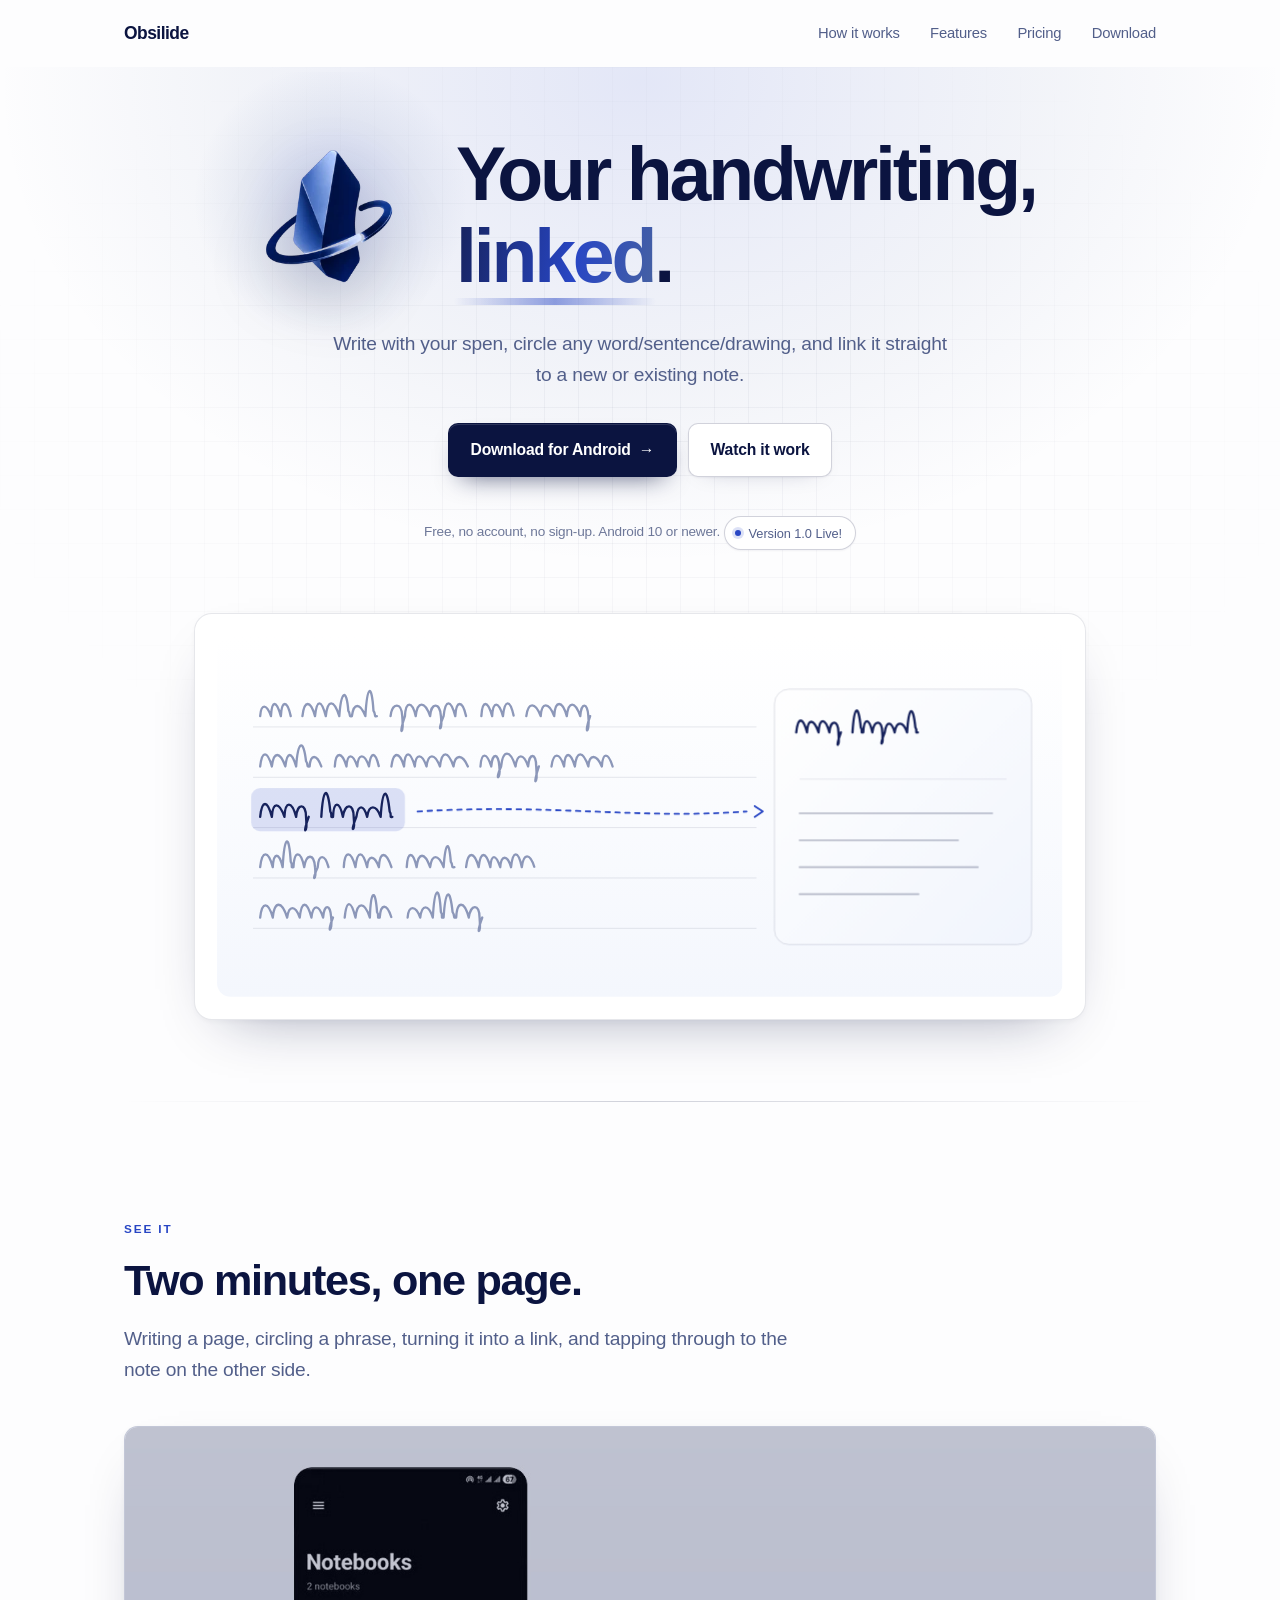
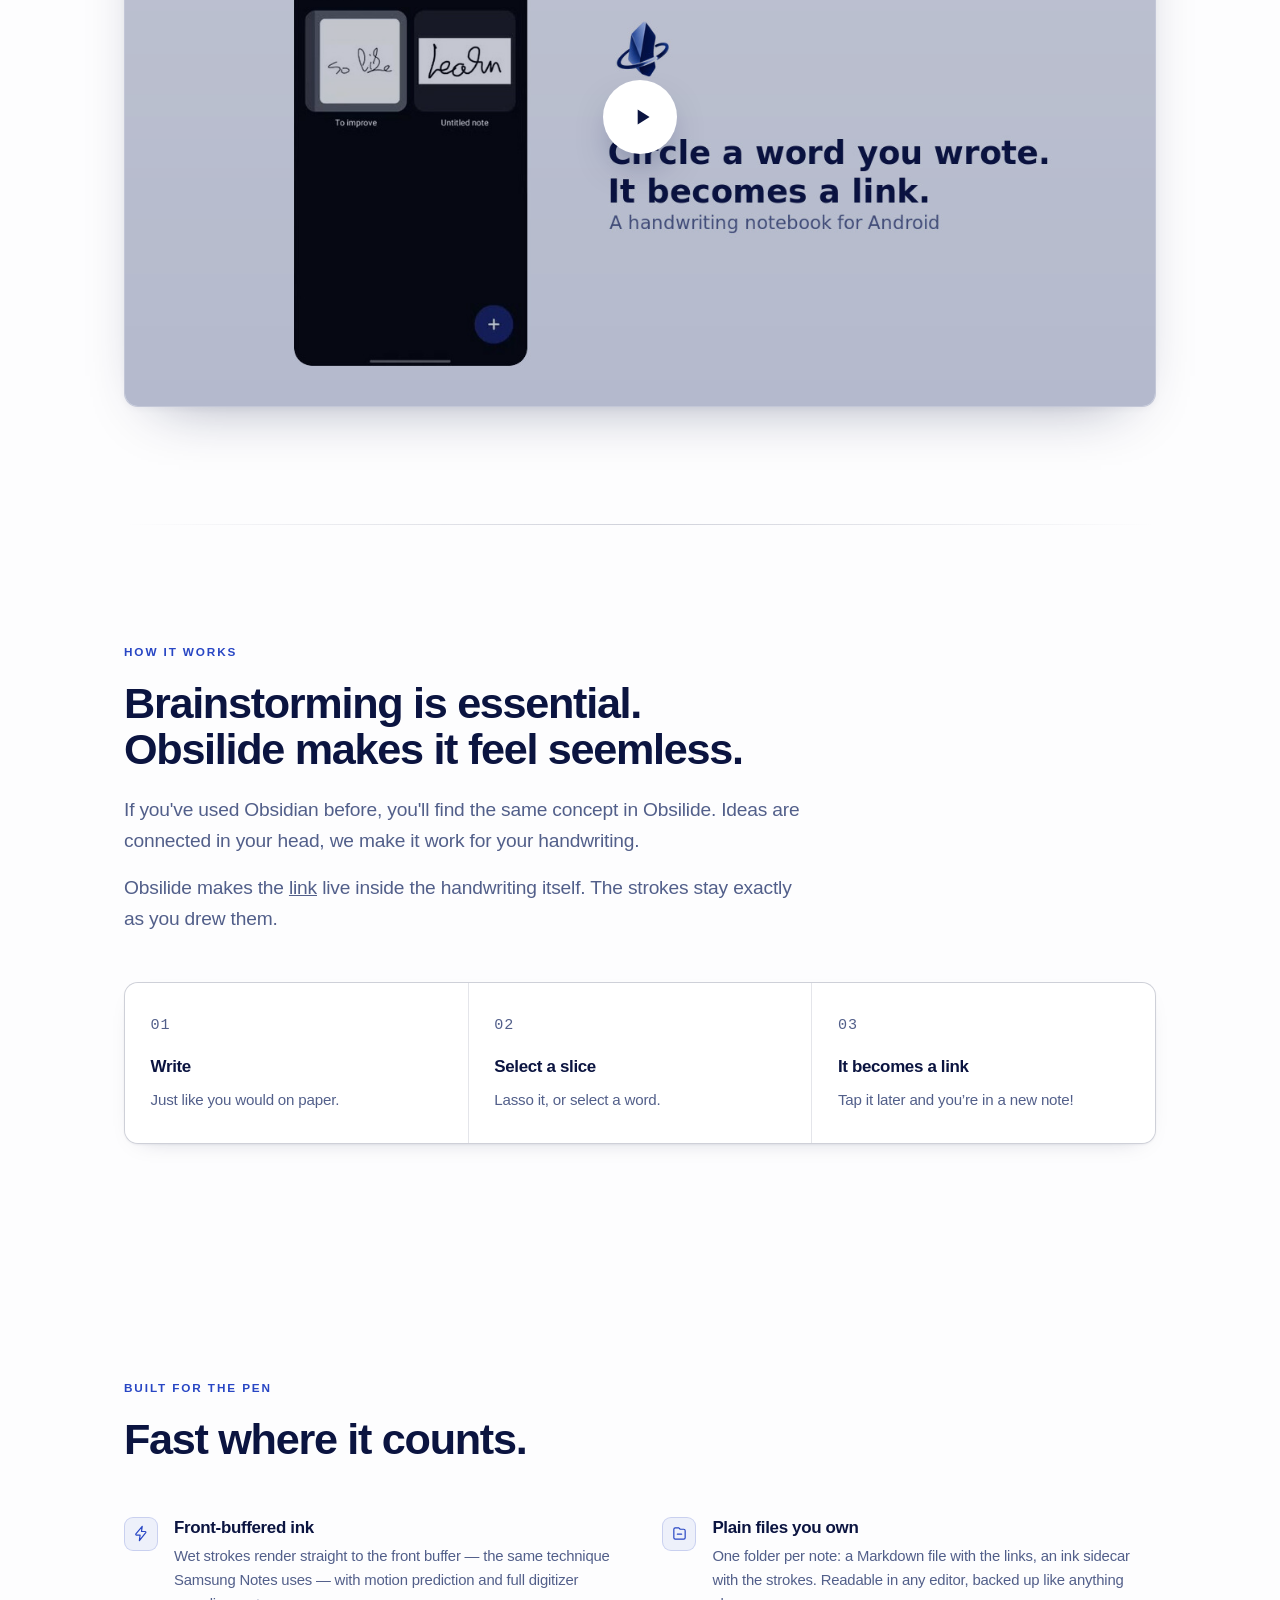
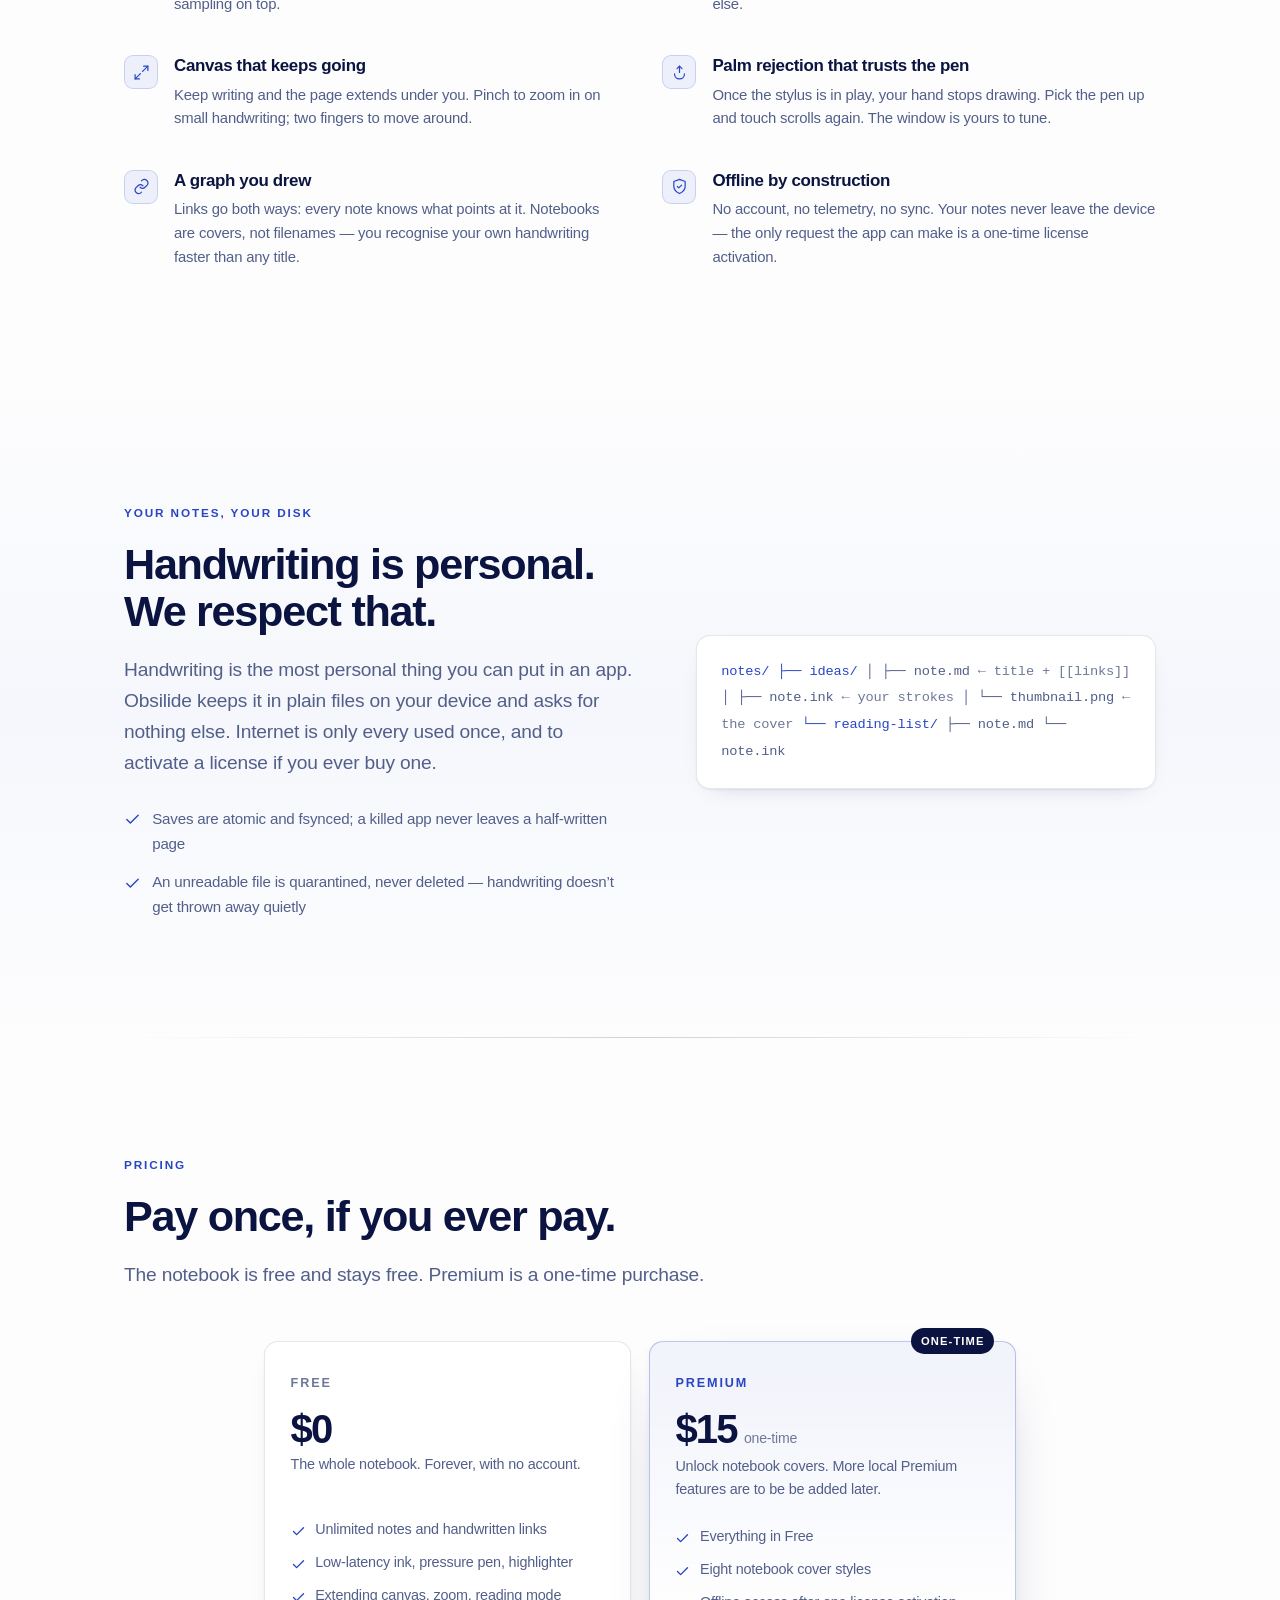
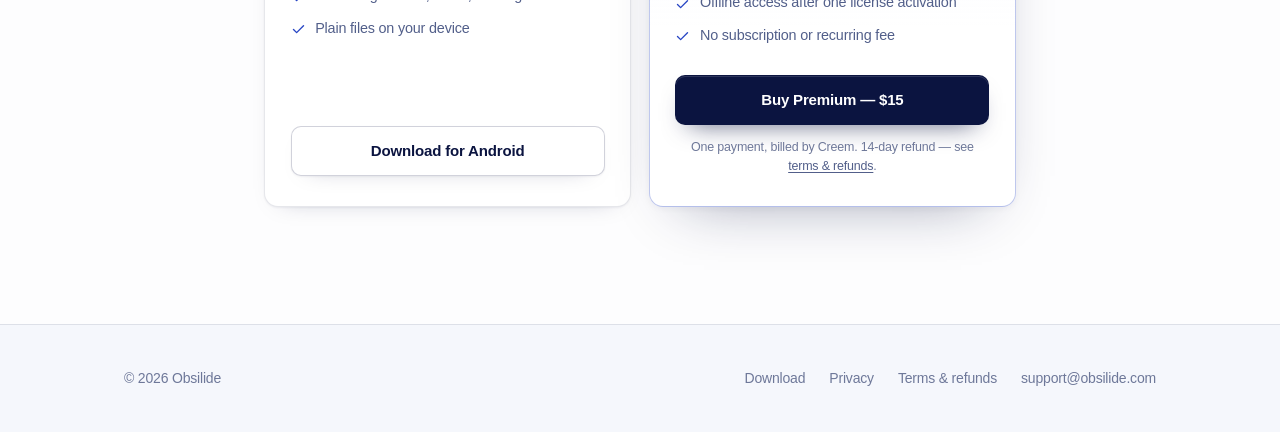
==== commit 44710a74: "site update 2026-09-03" ====
--- a/index.html
+++ b/index.html
@@ -355,16 +355,18 @@
         <h1>Your handwriting,<br><span class="hand">linked</span>.</h1>
       </div>
 
-      <p class="lede">A handwriting notebook for Android. Write a page with your pen, circle any
-        word you wrote, and that ink becomes a link straight through to another note.</p>
+      <p class="lede">Write with your spen, circle any
+        word/sentence/drawing, and link it straight to a new or existing note. </p>
 
       <div class="hero-cta">
         <a class="btn btn-primary" href="download/">Download for Android<span class="arw" aria-hidden="true">&#8594;</span></a>
         <a class="btn btn-ghost" href="#demo" data-demo-link>Watch it work</a>
       </div>
-      <p class="hero-note">Free, no account, no sign-up. Android 10 or newer.</p>
-
-      <span class="pill"><span class="dot" aria-hidden="true"></span>Android · local-first · no account</span>
+      <p class="hero-note">Free, no account, no sign-up. Android 10 or newer.
+
+      <span class="pill"><span class="dot" aria-hidden="true"></span>Version 1.0 Live!</span>
+      </p>
+
     </div>
 
     <!-- illustration, not a screenshot -->
@@ -472,28 +474,28 @@
     <div class="wrap">
       <div class="narrow rv">
         <p class="eyebrow">How it works</p>
-        <h2>Typing files things away.<br>Handwriting is where you think.</h2>
-        <p class="lede" style="margin-top:1.3rem">So Obsilide doesn’t ask you to type your notes back out to make them
-          useful. The link lives on the ink itself — the strokes stay exactly as you drew them.</p>
-        <p class="lede" style="margin-top:1rem">If you already keep a linked set of notes in
-          something like Obsidian, this is the same idea, drawn instead of typed.</p>
+        <h2>Brainstorming is essential.<br>Obsilide makes it feel seemless.</h2>
+        <p class="lede" style="margin-top:1.3rem">If you've  used Obsidian before, you'll find the same concept in Obsilide.
+          Ideas are connected in your head, we make it work for your handwriting.
+        </p>
+        <p class="lede" style="margin-top:1rem">Obsilide makes the <u>link</u> live inside the handwriting itself. The strokes stay exactly as you drew them.</p>
       </div>
 
       <div class="steps rv">
         <div class="step">
           <p class="step-n">01</p>
           <h3>Write</h3>
-          <p>Ink goes down under the nib, not a frame behind it. Rest your hand on the glass — palm rejection handles it.</p>
+          <p>Just like you would on paper.</p>
         </div>
         <div class="step">
           <p class="step-n">02</p>
           <h3>Select a slice</h3>
-          <p>Lasso it, drag along the line, or tap a word. Selection lands on part of a stroke, so it works on cursive.</p>
+          <p>Lasso it, or select a word.</p>
         </div>
         <div class="step">
           <p class="step-n">03</p>
           <h3>It becomes a link</h3>
-          <p>Tap it later and you’re in a new note. Its cover is the handwriting you selected — nothing to name, nothing to type.</p>
+          <p>Tap it later and you’re in a new note! </p>
         </div>
       </div>
     </div>
@@ -558,12 +560,11 @@
     <div class="wrap own-grid">
       <div class="rv">
         <p class="eyebrow">Your notes, your disk</p>
-        <h2>No account. Your notes never leave.</h2>
+        <h2>Handwriting is personal. We respect that.</h2>
         <p class="lede" style="margin-top:1.2rem">Handwriting is the most personal thing you can put in an app.
-          So Obsilide keeps it in plain files on your device and asks for nothing else — one
-          permission, used once, to activate a license if you ever buy one.</p>
+          Obsilide keeps it in plain files on your device and asks for nothing else.
+          Internet is only every used once, and to activate a license if you ever buy one.</p>
         <ul class="claims">
-          <li><svg viewBox="0 0 24 24" aria-hidden="true"><path d="M20 6L9 17l-5-5"/></svg><span>Links live in the Markdown as <code>[[wiki-links]]</code> — the graph rebuilds from text alone</span></li>
           <li><svg viewBox="0 0 24 24" aria-hidden="true"><path d="M20 6L9 17l-5-5"/></svg><span>Saves are atomic and fsynced; a killed app never leaves a half-written page</span></li>
           <li><svg viewBox="0 0 24 24" aria-hidden="true"><path d="M20 6L9 17l-5-5"/></svg><span>An unreadable file is quarantined, never deleted — handwriting doesn’t get thrown away quietly</span></li>
         </ul>
@@ -592,7 +593,7 @@
         <p class="eyebrow">Pricing</p>
         <h2>Pay once, if you ever pay.</h2>
         <p class="lede" style="margin-top:1.2rem">The notebook is free and stays free. Premium is a
-          one-time purchase — no subscription, from a developer of one.</p>
+          one-time purchase.</p>
       </div>
 
       <div class="tiers rv">
@@ -613,13 +614,12 @@
           <span class="tier-tag">One-time</span>
           <p class="tier-name">Premium</p>
           <p class="price"><b>$15</b><span>one-time</span></p>
-          <p class="tier-sub">Unlock notebook covers. More local Premium features may be added later.</p>
+          <p class="tier-sub">Unlock notebook covers. More local Premium features are to be be added later.</p>
           <ul>
             <li><svg viewBox="0 0 24 24" aria-hidden="true"><path d="M20 6L9 17l-5-5"/></svg>Everything in Free</li>
             <li><svg viewBox="0 0 24 24" aria-hidden="true"><path d="M20 6L9 17l-5-5"/></svg>Eight notebook cover styles</li>
             <li><svg viewBox="0 0 24 24" aria-hidden="true"><path d="M20 6L9 17l-5-5"/></svg>Offline access after one license activation</li>
             <li><svg viewBox="0 0 24 24" aria-hidden="true"><path d="M20 6L9 17l-5-5"/></svg>No subscription or recurring fee</li>
-            <li><svg viewBox="0 0 24 24" aria-hidden="true"><path d="M20 6L9 17l-5-5"/></svg>Hosted AI, sync, and storage are not included</li>
           </ul>
           <!-- TO PUBLISH: replace with the live Creem checkout for the $15 product,
                https://www.creem.io/payment/<live prod_ id>. Never the test checkout. -->
@@ -667,7 +667,7 @@
   var play = document.getElementById("demo-play");
   var demoSection = document.getElementById("demo");
   var videoId = demo ? demo.getAttribute("data-video") : "";
-  if (demoSection && (!videoId || videoId === "rrtxxJ2DYSs")) {
+  if (demoSection && (!videoId || videoId === "VIDEO_ID")) {
     /* No video published yet: drop the section and its separator rather than render an
        empty frame. Publishing the real id is all it takes to bring it back. */
     var sep = demoSection.nextElementSibling;
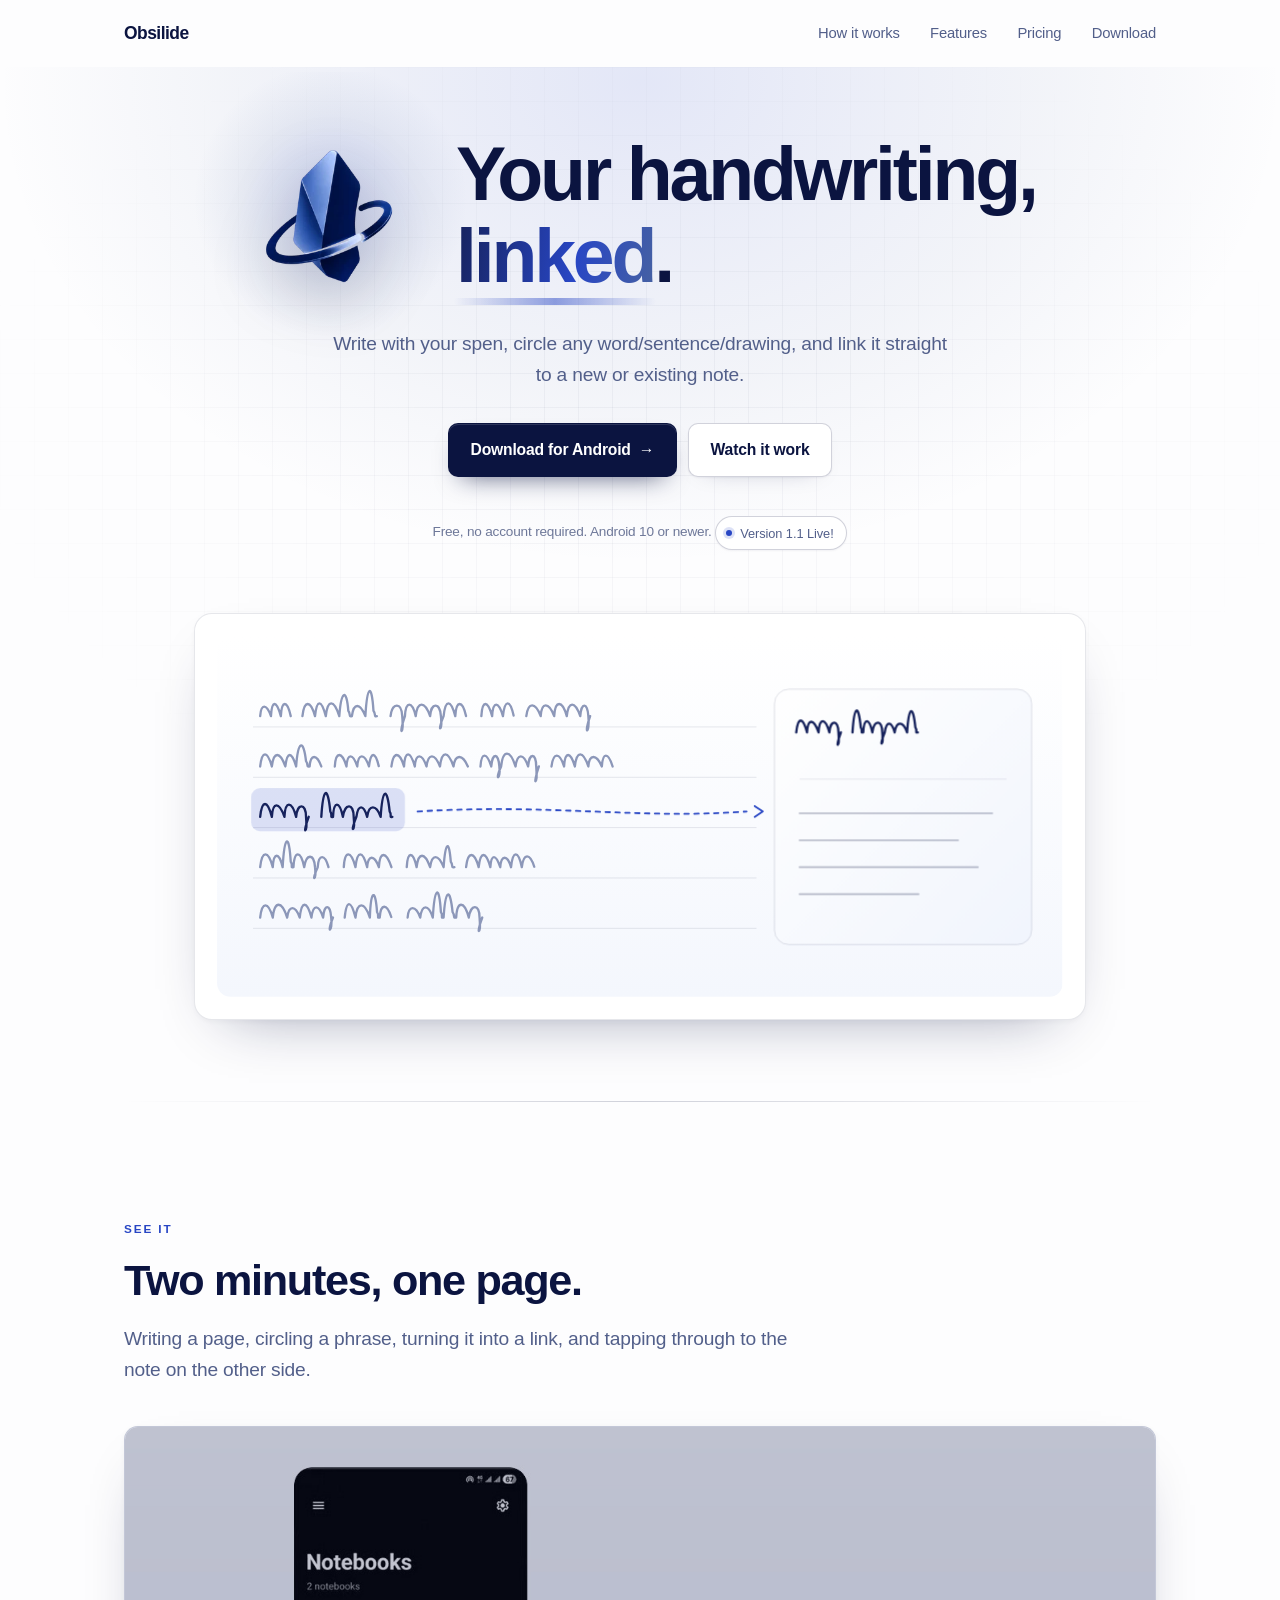
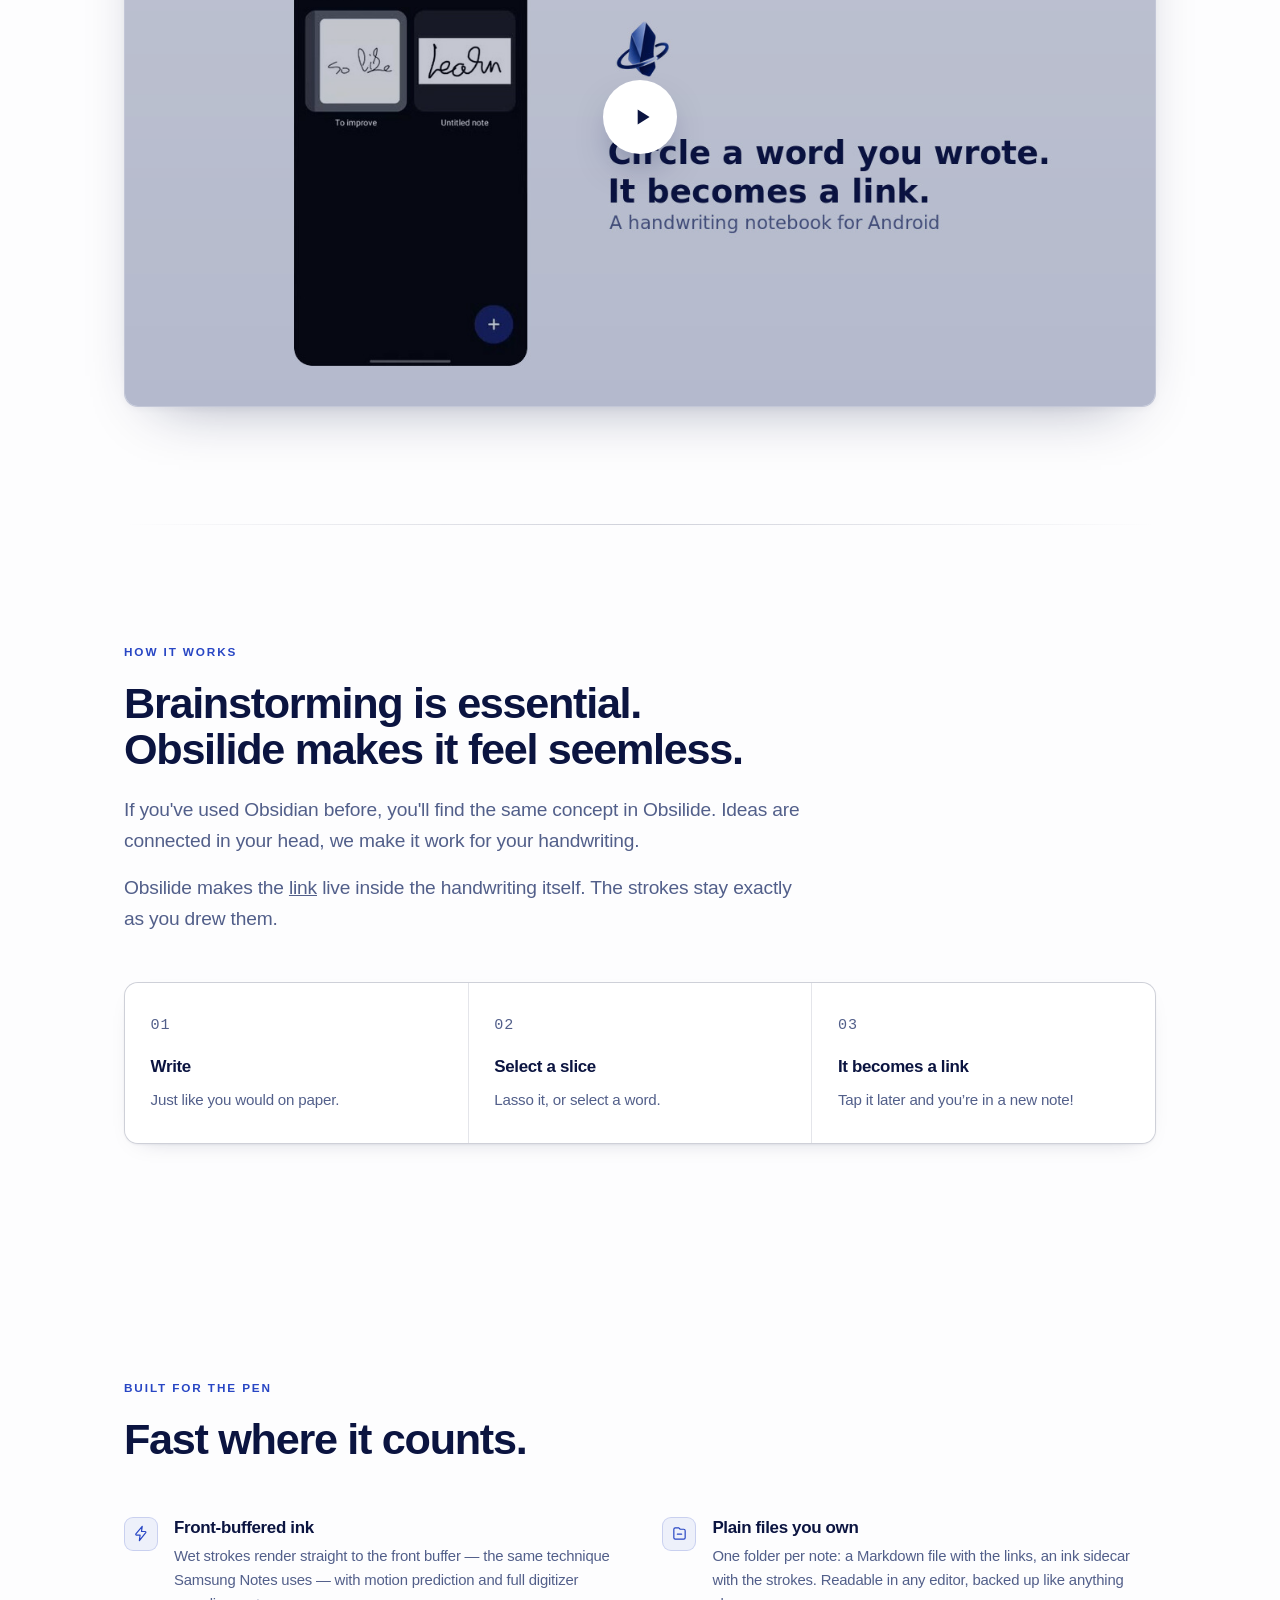
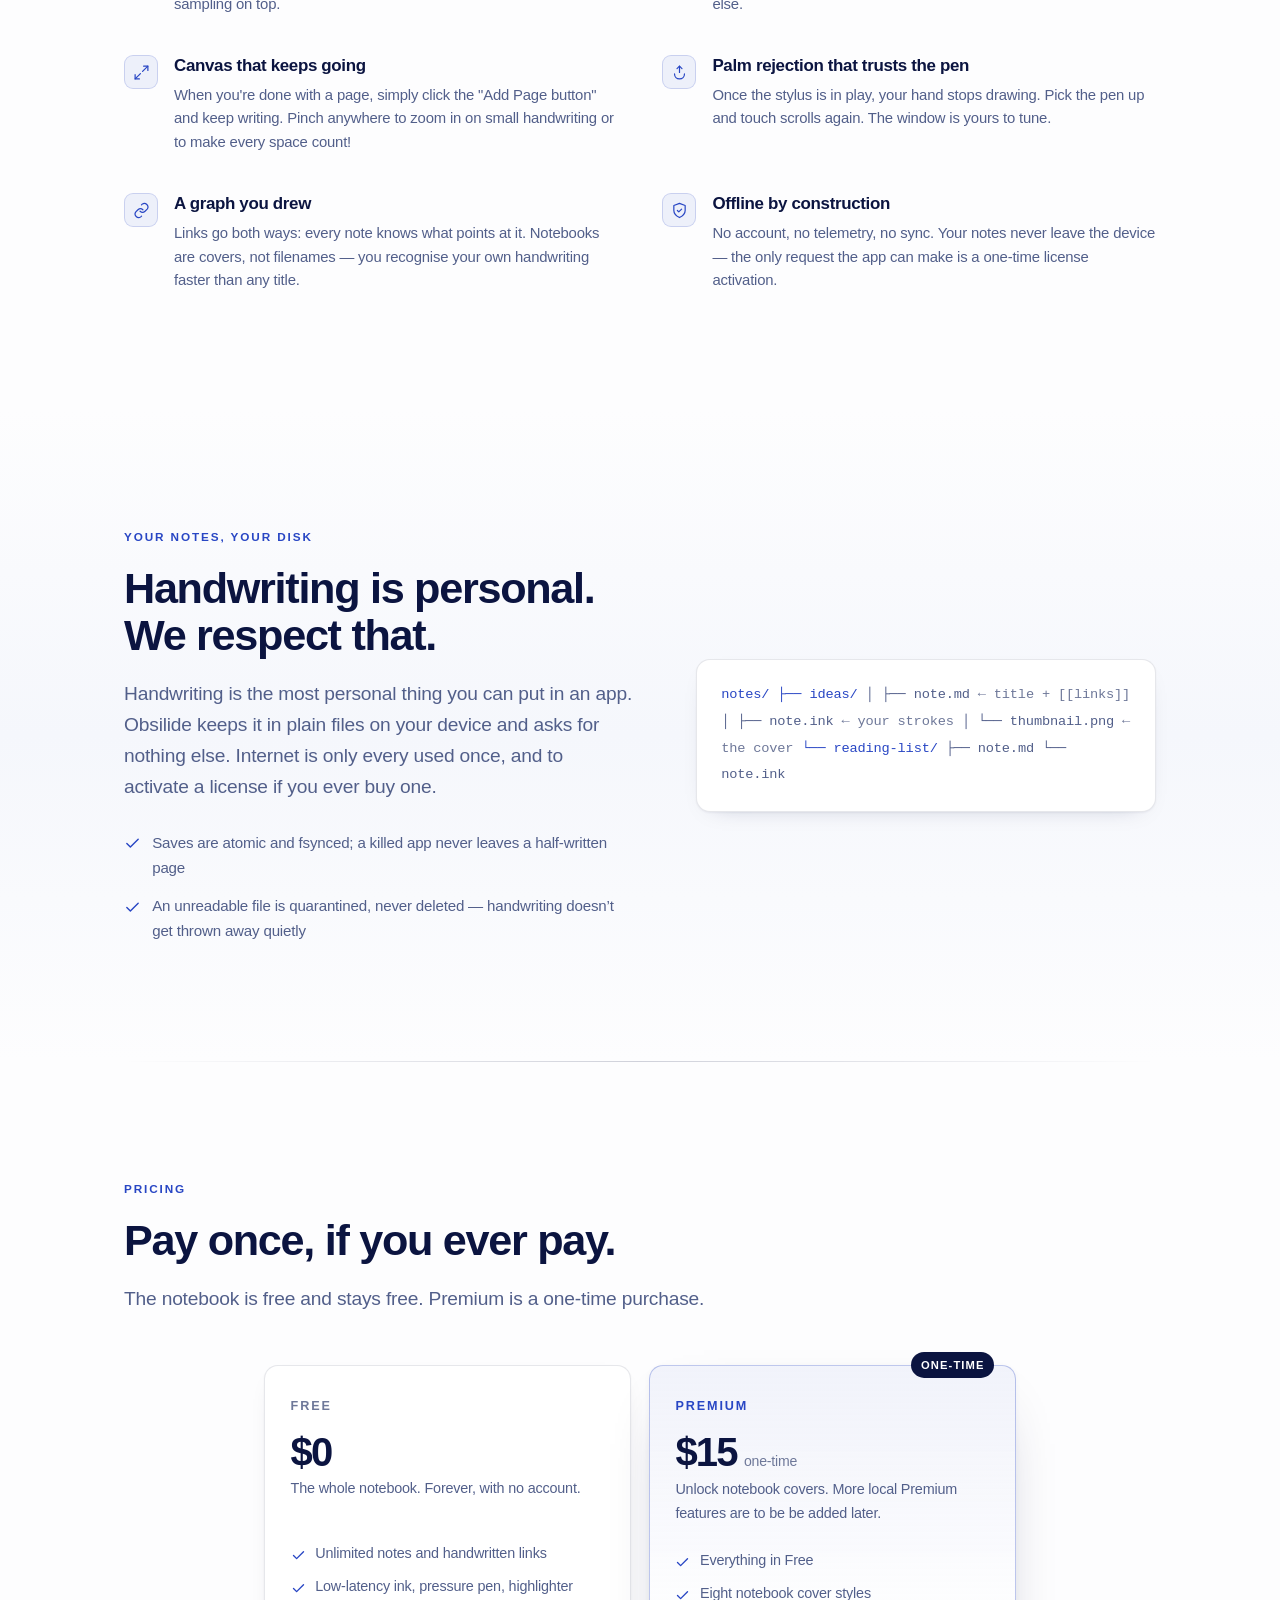
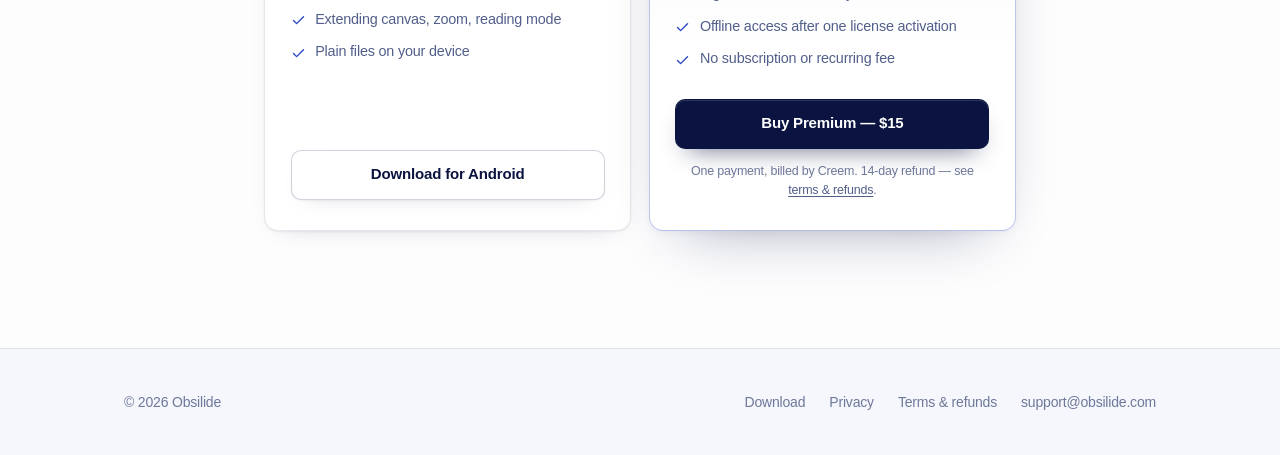
==== commit a7fc6a52: "Publish Obsilide 1.1" ====
--- a/index.html
+++ b/index.html
@@ -362,9 +362,9 @@
         <a class="btn btn-primary" href="download/">Download for Android<span class="arw" aria-hidden="true">&#8594;</span></a>
         <a class="btn btn-ghost" href="#demo" data-demo-link>Watch it work</a>
       </div>
-      <p class="hero-note">Free, no account, no sign-up. Android 10 or newer.
-
-      <span class="pill"><span class="dot" aria-hidden="true"></span>Version 1.0 Live!</span>
+      <p class="hero-note">Free, no account required. Android 10 or newer.
+
+      <span class="pill"><span class="dot" aria-hidden="true"></span>Version 1.1 Live!</span>
       </p>
 
     </div>
@@ -527,7 +527,7 @@
           <span class="ic" aria-hidden="true"><svg viewBox="0 0 24 24"><path d="M15 3h6v6"/><path d="M9 21H3v-6"/><path d="M21 3l-7.5 7.5"/><path d="M3 21l7.5-7.5"/></svg></span>
           <div>
             <h3>Canvas that keeps going</h3>
-            <p>Keep writing and the page extends under you. Pinch to zoom in on small handwriting; two fingers to move around.</p>
+            <p>When you're done with a page, simply click the "Add Page button" and keep writing. Pinch anywhere to zoom in on small handwriting or to make every space count!</p>
           </div>
         </div>
         <div class="feat">
